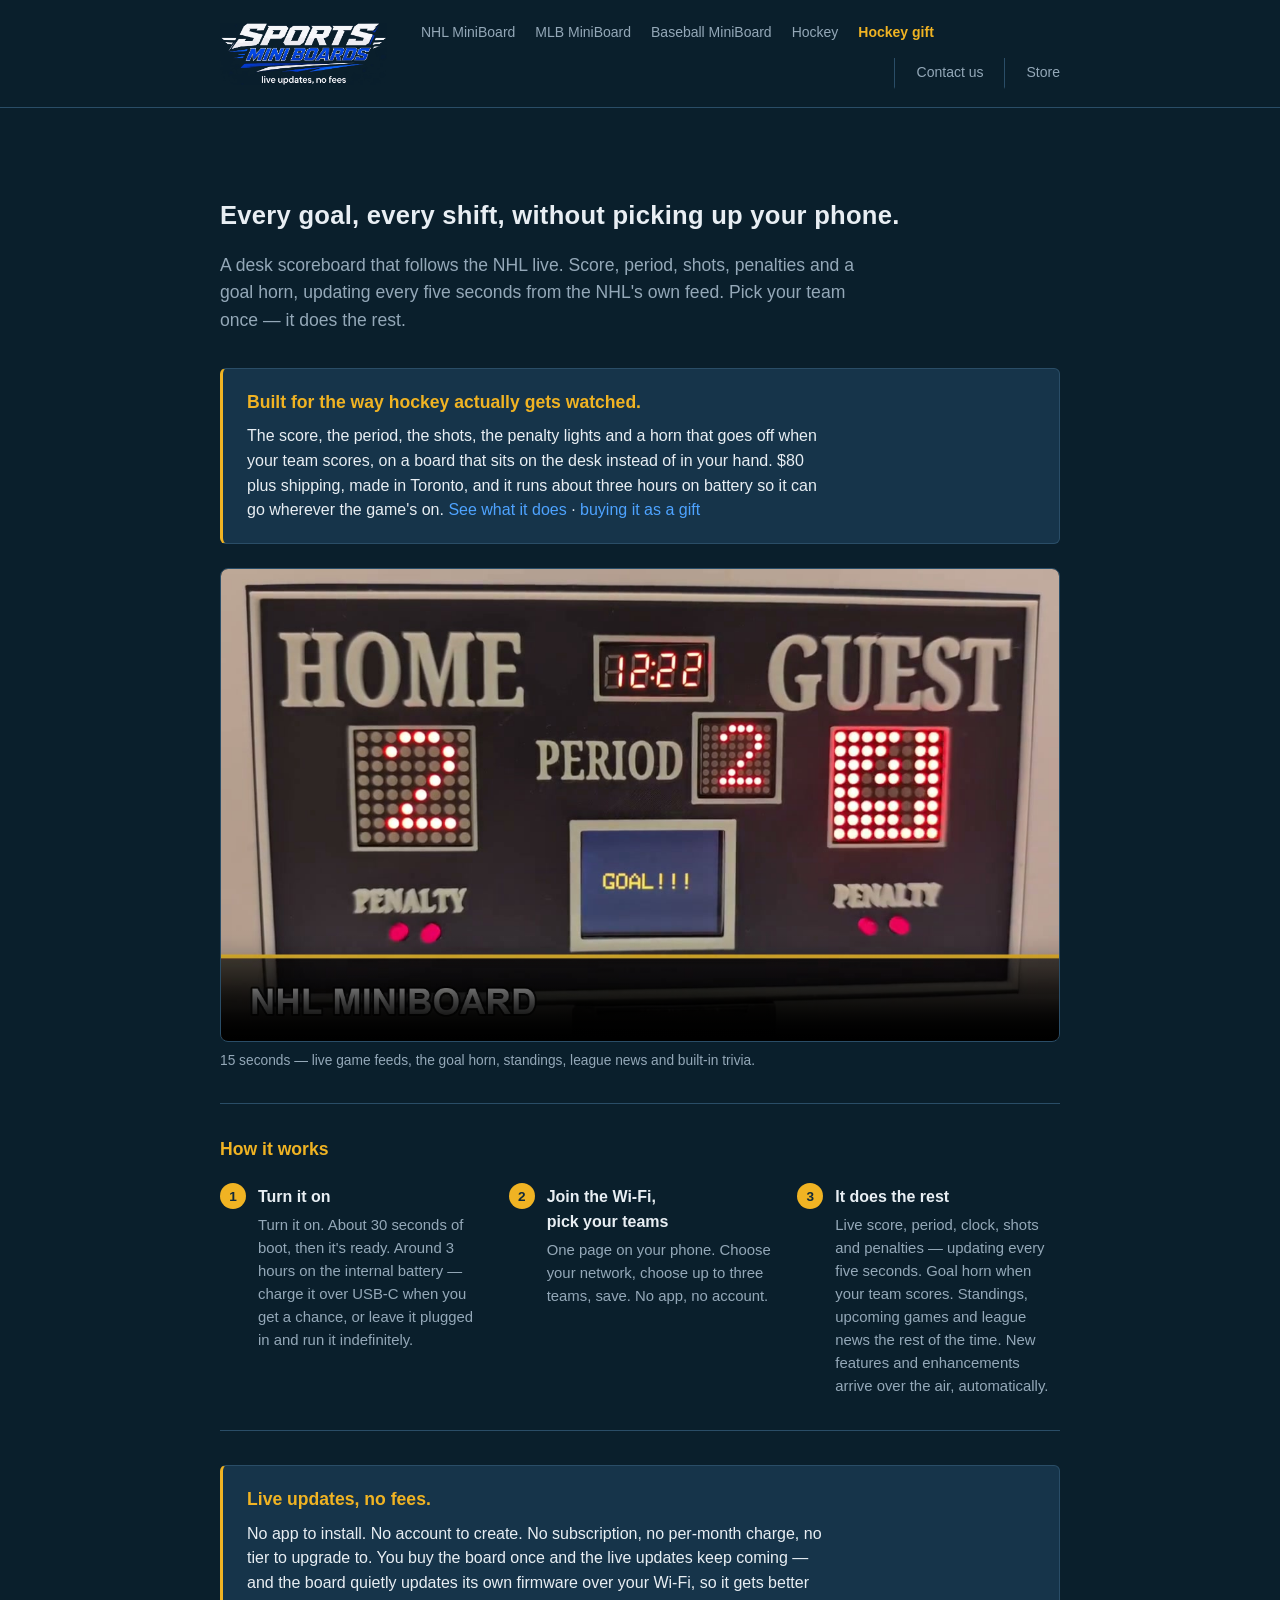
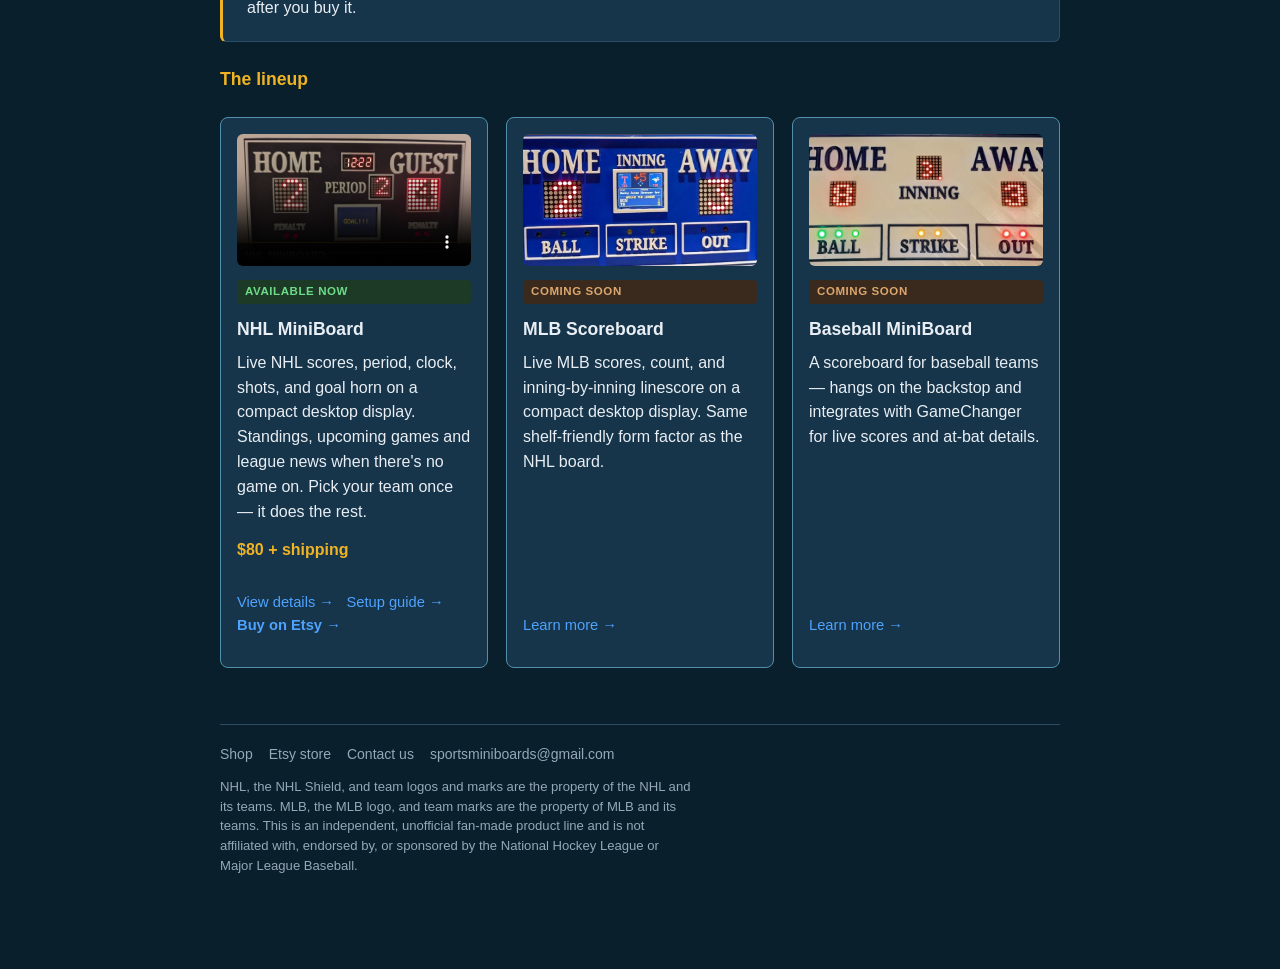
==== index.html @ 4af72926 "Add hockey.html hub page; reframe site around hockey first - New /hockey.html: durable positioning p" ====
<!doctype html>
<html lang="en">
<head>
<meta charset="utf-8">
<meta name="viewport" content="width=device-width, initial-scale=1">
<title>Sports MiniBoards — Live scoreboards for the dedicated fan</title>
<meta name="description" content="Wi-Fi-connected mini scoreboards that sit on your desk and keep up with the game in real time. No app, no subscription, no fees.">
<link rel="icon" href="assets/favicon.png" type="image/png">
<link rel="apple-touch-icon" href="assets/favicon.png">
<link rel="canonical" href="https://sports-miniboards.com/">
<meta property="og:type" content="website">
<meta property="og:site_name" content="Sports MiniBoards">
<meta property="og:title" content="Sports MiniBoards — live scoreboards for the dedicated fan">
<meta property="og:description" content="A mini scoreboard that sits on your desk and keeps up with the game in real time. No app, no subscription, no fees.">
<meta property="og:url" content="https://sports-miniboards.com/">
<meta property="og:image" content="https://sports-miniboards.com/assets/og.png">
<meta property="og:image:width" content="1200">
<meta property="og:image:height" content="630">
<meta name="twitter:card" content="summary_large_image">
<meta name="twitter:title" content="Sports MiniBoards — live scoreboards for the dedicated fan">
<meta name="twitter:description" content="A mini scoreboard that sits on your desk and keeps up with the game in real time. No app, no subscription, no fees.">
<meta name="twitter:image" content="https://sports-miniboards.com/assets/og.png">
<link rel="stylesheet" href="css/style.css">
</head>
<body>

<a class="skip-link" href="#main">Skip to content</a>

<header class="site-header">
  <div class="container">
    <h1><a href="index.html"><img src="assets/logo-lockup.png" alt="Sports MiniBoards — live updates, no fees" class="brand-logo"></a></h1>
    <nav aria-label="Products">
      <a href="nhl.html">NHL MiniBoard</a>
      <a href="mlb.html">MLB MiniBoard</a>
      <a href="baseball-miniboard.html">Baseball MiniBoard</a>
      <a href="hockey.html">Hockey</a>
      <a href="christmas.html" class="seasonal">Hockey gift</a>
      <div class="nav-right">
        <a href="contact.html" class="nav-contact">Contact us</a>
        <a href="https://sportsminiboards.etsy.com" class="nav-store" target="_blank" rel="noopener">Store</a>
      </div>
    </nav>
  </div>
</header>

<main class="container" id="main">

  <h2>Every goal, every shift, without picking up your phone.</h2>
  <p class="lede">A desk scoreboard that follows the NHL live. Score, period, shots, penalties and a goal horn, updating every five seconds from the NHL's own feed. Pick your team once — it does the rest.</p>

  <section class="strip">
    <h3>Built for the way hockey actually gets watched.</h3>
    <p>The score, the period, the shots, the penalty lights and a horn that goes off when your team scores, on a board that sits on the desk instead of in your hand. $80 plus shipping, made in Toronto, and it runs about three hours on battery so it can go wherever the game's on. <a href="nhl.html">See what it does</a> &middot; <a href="christmas.html">buying it as a gift</a></p>
  </section>

  <figure class="promo">
    <video controls preload="none" poster="assets/nhl-promo-poster.jpg" playsinline>
      <source src="assets/nhl-promo.mp4" type="video/mp4">
      Your browser can't play this video. <a href="assets/nhl-promo.mp4">Download it instead.</a>
    </video>
    <figcaption>15 seconds — live game feeds, the goal horn, standings, league news and built-in trivia.</figcaption>
  </figure>

  <hr>

  <h3>How it works</h3>
  <ol class="howto">
    <li>
      <h4>Turn it on</h4>
      <p>Turn it on. About 30 seconds of boot, then it's ready. Around 3 hours on the internal battery — charge it over USB-C when you get a chance, or leave it plugged in and run it indefinitely.</p>
    </li>
    <li>
      <h4>Join the Wi-Fi, pick your teams</h4>
      <p>One page on your phone. Choose your network, choose up to three teams, save. No app, no account.</p>
    </li>
    <li>
      <h4>It does the rest</h4>
      <p>Live score, period, clock, shots and penalties — updating every five seconds. Goal horn when your team scores. Standings, upcoming games and league news the rest of the time. New features and enhancements arrive over the air, automatically.</p>
    </li>
  </ol>

  <hr>

  <section class="strip">
    <h3>Live updates, no fees.</h3>
    <p>No app to install. No account to create. No subscription, no per-month charge, no tier to upgrade to. You buy the board once and the live updates keep coming — and the board quietly updates its own firmware over your Wi-Fi, so it gets better after you buy it.</p>
  </section>

  <h3>The lineup</h3>

  <div class="grid">

    <article class="card">
      <video class="card-img card-video" controls preload="none" poster="assets/nhl-promo-poster.jpg" playsinline>
        <source src="assets/nhl-promo.mp4" type="video/mp4">
      </video>
      <span class="tag in-stock">Available now</span>
      <h3>NHL MiniBoard</h3>
      <p>Live NHL scores, period, clock, shots, and goal horn on a compact desktop display. Standings, upcoming games and league news when there's no game on. Pick your team once — it does the rest.</p>
      <p class="card-price">$80 + shipping</p>
      <p class="more"><a href="nhl.html">View details &rarr;</a> &nbsp; <a href="getting-started.html">Setup guide &rarr;</a> &nbsp; <a href="https://sportsminiboards.etsy.com" target="_blank" rel="noopener"><strong>Buy on Etsy &rarr;</strong></a></p>
    </article>

    <article class="card">
      <img src="assets/mlb-board-card.jpg" alt="The MLB Scoreboard: blue face with HOME and AWAY lettering, an INNING screen showing TEX vs TOR, two red LED score matrices, and BALL, STRIKE and OUT panels" class="card-img">
      <span class="tag soon">Coming soon</span>
      <h3>MLB Scoreboard</h3>
      <p>Live MLB scores, count, and inning-by-inning linescore on a compact desktop display. Same shelf-friendly form factor as the NHL board.</p>
      <p class="more"><a href="mlb.html">Learn more &rarr;</a></p>
    </article>

    <article class="card">
      <img src="assets/baseball-board-card.jpg" alt="The Baseball MiniBoard: cream face with navy HOME and AWAY lettering, an INNING panel with an LED matrix, two red LED score matrices, and BALL, STRIKE and OUT panels" class="card-img">
      <span class="tag soon">Coming soon</span>
      <h3>Baseball MiniBoard</h3>
      <p>A scoreboard for baseball teams — hangs on the backstop and integrates with GameChanger for live scores and at-bat details.</p>
      <p class="more"><a href="baseball-miniboard.html">Learn more &rarr;</a></p>
    </article>

  </div>


  <footer class="fine">
    <p class="foot-links"><a href="index.html">Shop</a><a href="https://sportsminiboards.etsy.com" target="_blank" rel="noopener">Etsy store</a><a href="contact.html">Contact us</a><a href="mailto:sportsminiboards@gmail.com">sportsminiboards@gmail.com</a></p>
    <p>NHL, the NHL Shield, and team logos and marks are the property of the NHL and its teams. MLB, the MLB logo, and team marks are the property of MLB and its teams. This is an independent, unofficial fan-made product line and is not affiliated with, endorsed by, or sponsored by the National Hockey League or Major League Baseball.</p>
  </footer>

</main>

</body>
</html>
---- css/style.css ----
/* sports-miniboards site — design tokens
   Full token reference: docs/design.md */

:root {
  /* ---- colour ---- */
  --bg:          #0a1f2c;   /* page */
  --bg-card:     #16344a;   /* raised region (1.30:1 on --bg) */
  --bg-elev:     #1a3a52;   /* control surface */
  --text:        #e8eef3;   /* body text  (14.4:1 on --bg) */
  --muted:       #94a8b8;   /* secondary  (6.9:1 on --bg) */
  --gold:        #f0b323;   /* accent / primary action (9.0:1 on --bg) */
  --accent:      #4ea3ff;   /* link (6.4:1 on --bg) */
  --rule:        #2a4d67;   /* hairline divider */
  --rule-strong: #5190aa;   /* component boundary (3.64:1 on --bg-card, 4.75:1 on --bg) */
  --on-gold:     #11293a;   /* text on a gold fill (8.0:1) */

  /* ---- spacing scale (H6 — nothing off-scale) ---- */
  --space-1:  4px;
  --space-2:  8px;
  --space-3:  12px;
  --space-4:  16px;
  --space-5:  24px;
  --space-6:  32px;
  --space-7:  48px;
  --space-8:  72px;

  /* ---- type scale (H11 — every size is a token) ---- */
  --text-xs:   0.78rem;
  --text-sm:   0.875rem;
  --text-base: 1rem;
  --text-md:   1.1rem;
  --text-lg:   1.3rem;
  --text-xl:   1.6rem;
  --text-2xl:  1.9rem;

  /* ---- radii ---- */
  --radius-sm: 4px;
  --radius-md: 8px;
  --radius-lg: 12px;

  /* ---- focus (H38) ---- */
  --focus-ring: 2px solid var(--gold);
  --focus-offset: 3px;

  /* ---- motion (H33/H34) ---- */
  --ease-out: cubic-bezier(0, 0, 0.2, 1);
  --dur-micro: 120ms;
  --dur-standard: 220ms;

  /* ---- measure ---- */
  --max: 880px;
  --prose: 65ch;   /* H8 — 50–75ch line length */
}

* { box-sizing: border-box; }

html, body {
  margin: 0;
  padding: 0;
  background: var(--bg);
  color: var(--text);
  font: 16px/1.55 -apple-system, BlinkMacSystemFont, "Segoe UI", Roboto, sans-serif;
}

a { color: var(--accent); text-decoration: none; }
a:hover { text-decoration: underline; }

img { max-width: 100%; height: auto; display: block; }

/* ============================================================
   CRAFT LAYER — accessibility, motion, typography, targets.
   Heuristic numbers refer to the design-better catalogue.
   ============================================================ */

/* H37/H38 — every interactive element shows a visible focus ring.
   Never remove outline without this replacement. */
a:focus-visible,
button:focus-visible,
video:focus-visible,
[tabindex]:focus-visible {
  outline: var(--focus-ring);
  outline-offset: var(--focus-offset);
  border-radius: var(--radius-sm);
}

/* H41 — a focused element must never sit under the header */
html { scroll-padding-top: var(--space-6); }

/* Skip link — bypass the header for keyboard and screen-reader users */
.skip-link {
  position: absolute;
  left: var(--space-4);
  top: var(--space-4);
  z-index: 100;
  transform: translateY(-200%);
  opacity: 0;
  background: var(--gold);
  color: var(--on-gold);
  font-weight: 700;
  padding: var(--space-2) var(--space-4);
  border-radius: var(--radius-sm);
  transition: transform var(--dur-standard) var(--ease-out),
              opacity var(--dur-standard) var(--ease-out);
}
.skip-link:focus {
  transform: translateY(0);
  opacity: 1;
  text-decoration: none;
}

/* H13 — headlines read deliberately, prose avoids orphans */
h1, h2, h3, h4, .brand-lockup { text-wrap: balance; }
p, li, figcaption { text-wrap: pretty; }

/* H8 — cap the measure so lines stay 50–75 characters */
p, li { max-width: var(--prose); }

/* H12 — numbers in the spec tables line up vertically */
.facts .val,
.stat-num,
.price { font-variant-numeric: tabular-nums; }

/* H39 — every clickable target is at least 24x24 CSS px.
   On touch the nav and footer links go to 44px. */
.site-header nav a,
.fine .foot-links a,
.facts a {
  display: inline-flex;
  align-items: center;
  min-height: 24px;
}
@media (pointer: coarse) {
  .site-header nav a,
  .fine .foot-links a { min-height: 44px; }
}

/* H33/H34 — motion stays in the 120–220ms band and eases out.
   H35 says transform/opacity only; border/background colour are
   included here because they never trigger layout, only paint. */
a,
.btn,
.card,
.site-header nav a {
  transition: color var(--dur-micro) var(--ease-out),
              background-color var(--dur-micro) var(--ease-out),
              border-color var(--dur-micro) var(--ease-out),
              opacity var(--dur-micro) var(--ease-out),
              transform var(--dur-micro) var(--ease-out);
}
.card:hover { transform: translateY(-2px); }

/* H36 — honour the user's reduced-motion preference.
   Keep the feedback signal, drop the movement. */
@media (prefers-reduced-motion: reduce) {
  *, *::before, *::after {
    animation-duration: 0.01ms !important;
    animation-iteration-count: 1 !important;
    transition-duration: 0.01ms !important;
    scroll-behavior: auto !important;
  }
  .card:hover { transform: none; }
  .skip-link { transform: none; }
}

/* layout */
.container {
  max-width: var(--max);
  margin: 0 auto;
  padding: 24px 20px 80px;
}

.site-header {
  border-bottom: 1px solid var(--rule);
  padding: 18px 0;
  margin-bottom: 32px;
}
.site-header .container {
  padding-top: 0;
  padding-bottom: 0;
  display: flex;
  align-items: center;
  justify-content: flex-start;
  gap: 12px 34px;
  flex-wrap: wrap;
}
.site-header h1 {
  font-size: 1.05rem;
  font-weight: 600;
  margin: 0;
  letter-spacing: 0.02em;
}
.site-header h1 a { color: var(--text); }

/* brand logo in the header — full lockup (wordmark + tagline) */
.brand-logo {
  display: block;
  height: 46px;
  width: auto;
}
@media (min-width: 720px) {
  .brand-logo { height: 62px; }
}

/* product nav, beside the logo */
.site-header nav {
  display: flex;
  flex-wrap: wrap;
  gap: 8px 20px;
  align-items: center;
  flex: 1;
}
/* Contact us + Store pushed to the far right of the header row.
   Grouped in a wrapper so they stay together and right-aligned even
   when the nav wraps to a second line. */
.site-header nav .nav-right {
  margin-left: auto;
  display: flex;
  align-items: center;
  gap: 20px;
}
.site-header nav a.nav-contact {
  padding-left: 22px;
  border-left: 1px solid var(--rule);
}
.site-header nav a.nav-store {
  padding-left: 22px;
  border-left: 1px solid var(--rule);
}
@media (max-width: 680px) {
  .site-header nav .nav-right {
    margin-left: 0;
    gap: 16px;
  }
  .site-header nav a.nav-contact,
  .site-header nav a.nav-store {
    padding-left: 0;
    border-left: 0;
  }
}
.site-header nav a {
  color: var(--muted);
  font-size: var(--text-sm);
  white-space: nowrap;
  padding: var(--space-1) 0;
  border-bottom: 2px solid transparent;
}
.site-header nav a:hover {
  color: var(--text);
  text-decoration: none;
}
.site-header nav a.active {
  color: var(--gold);
  border-bottom-color: var(--gold);
}
/* Seasonal campaign link — a different colour, not the active underline,
   so it reads as "a thing happening now" rather than "the page you are on". */
.site-header nav a.seasonal {
  color: var(--gold);
  font-weight: 600;
}

h2 {
  font-size: var(--text-xl);
  font-weight: 600;
  margin: var(--space-6) 0 var(--space-4);
  letter-spacing: 0.01em;
}

h3 {
  font-size: var(--text-md);
  font-weight: 600;
  margin: var(--space-5) 0 var(--space-2);
  color: var(--gold);
}

p { margin: 0 0 14px; }

ul, ol { padding-left: 22px; margin: 0 0 16px; }
li { margin-bottom: 6px; }

hr {
  border: 0;
  border-top: 1px solid var(--rule);
  margin: 32px 0;
}

/* hero */
.lede {
  font-size: 1.1rem;
  color: var(--muted);
  margin-bottom: 18px;
}

/* spec / feature list (no markdown tables — those don't render in many viewers) */
.facts {
  list-style: none;
  padding: 0;
  margin: 0 0 24px;
  border-top: 1px solid var(--rule);
}
.facts li {
  display: flex;
  flex-wrap: wrap;
  gap: 8px;
  padding: 10px 0;
  border-bottom: 1px solid var(--rule);
  margin: 0;
}
.facts .key {
  font-weight: 600;
  color: var(--gold);
  min-width: 170px;
  flex: 0 0 auto;
}
.facts .val { flex: 1 1 auto; color: var(--text); }

/* image placeholders */
.placeholder {
  background: var(--bg-elev);
  border: 1px dashed var(--rule);
  border-radius: 6px;
  padding: 60px 20px;
  text-align: center;
  color: var(--muted);
  font-size: 0.9rem;
  margin: 18px 0 24px;
}

/* product card grid (index) */
.grid {
  display: grid;
  grid-template-columns: 1fr;
  gap: 18px;
  margin: 24px 0;
}
@media (min-width: 720px) {
  .grid { grid-template-columns: repeat(3, 1fr); }
}
.card {
  background: var(--bg-card);
  border: 1px solid var(--rule-strong);
  border-radius: var(--radius-md);
  padding: var(--space-4);
  display: flex;
  flex-direction: column;
}
.card h3 { margin-top: 0; color: var(--text); }
.card .placeholder { padding: 36px 12px; font-size: 0.82rem; margin: 0 0 14px; }
.card .tag {
  display: inline-block;
  font-size: 0.72rem;
  font-weight: 600;
  text-transform: uppercase;
  letter-spacing: 0.05em;
  padding: 3px 8px;
  border-radius: 4px;
  margin-bottom: 12px;
}
.tag.in-stock { background: #1d3a26; color: #6ddc89; }
.tag.soon     { background: #3a2a1d; color: #dca66d; }
.card .more {
  margin-top: auto;
  padding-top: 14px;
  font-size: 0.92rem;
}

/* "buy" callout */
.buy {
  background: var(--bg-card);
  border: 1px solid var(--gold);
  border-radius: 8px;
  padding: 18px 22px;
  margin: 24px 0;
}
.buy .price {
  font-size: var(--text-xl);
  font-weight: 700;
  color: var(--gold);
  margin: 0;
}
.buy .price-note {
  font-size: 1rem;
  font-weight: 400;
  color: var(--muted);
}
.buy .terms { color: var(--muted); font-size: 0.92rem; margin: 8px 0 0; }
.card .card-price { color: var(--gold); font-weight: 700; }

/* fine print */
.fine {
  margin-top: 56px;
  padding-top: 18px;
  border-top: 1px solid var(--rule);
  color: var(--muted);
  font-size: 0.82rem;
  line-height: 1.5;
}
.fine .foot-links {
  margin-bottom: 10px;
}
.fine .foot-links a {
  color: var(--muted);
  margin-right: var(--space-4);
  font-size: var(--text-sm);
}
.fine .foot-links a:hover { color: var(--text); }

/* ---- feature highlight layout (nhl page) ---- */
/* section banner — larger + bolder than a plain h3 */
.section-title {
  font-size: var(--text-2xl);
  font-weight: 700;
  color: var(--gold);
  letter-spacing: -0.015em;
  margin: 34px 0 6px;
  padding-bottom: 14px;
  border-bottom: 1px solid var(--rule);
}

.feature {
  display: grid;
  grid-template-columns: 1fr;
  gap: 18px;
  align-items: center;
  margin: 36px 0;
}
@media (min-width: 780px) {
  .feature { grid-template-columns: 1.1fr 1fr; gap: 28px; }
  .feature.reverse > .feature-media { order: 2; }
  .feature.reverse > .feature-body { order: 1; }
}
.feature-media img,
.feature-media video {
  width: 100%;
  border-radius: 8px;
  border: 1px solid var(--rule);
  background: var(--bg-elev);
  display: block;
}
.feature-media video {
  /* Phone-shot demo is portrait; constrain the demo frame so it doesn't blast full-width */
  max-height: 380px;
  object-fit: contain;
}
.feature-body h3 {
  margin-top: 0;
  font-size: var(--text-lg);
  color: var(--gold);
}
.feature-body p {
  color: var(--text);
  font-size: 1rem;
}
.feature-body .feat-meta {
  color: var(--muted);
  font-size: 0.85rem;
  margin-top: 12px;
}

/* smaller media block for the secondary features */
.feature-sm .feature-media img {
  max-width: 330px;
  margin-left: auto;
  margin-right: auto;
}
.feature-sm.reverse .feature-media img {
  margin-left: 0;
  margin-right: auto;
}

/* ---- landing-page how-to, strip ---- */
.cta-row { margin: 22px 0 4px; }
.btn {
  display: inline-flex;
  align-items: center;
  justify-content: center;
  min-height: 44px;               /* H39 touch target */
  padding: var(--space-3) var(--space-5);
  background: var(--gold);
  color: var(--on-gold);
  font-weight: 700;
  font-size: var(--text-base);
  border-radius: var(--radius-md);
  border: 2px solid transparent;
  text-decoration: none;
}
.btn:hover {
  background: #ffc93f;
  text-decoration: none;
  transform: translateY(-1px);
}
.btn:active { transform: translateY(0); }
.btn--quiet {
  background: transparent;
  color: var(--gold);
  border-color: var(--rule-strong);
}
.btn--quiet:hover { background: var(--bg-elev); }

.howto {
  list-style: none;
  padding: 0;
  margin: 20px 0 8px;
  display: grid;
  grid-template-columns: 1fr;
  gap: 20px;
  counter-reset: howto;
}
@media (min-width: 700px) {
  .howto { grid-template-columns: repeat(3, 1fr); gap: 26px; }
}
.howto li {
  counter-increment: howto;
  margin: 0;
  padding-left: 38px;
  position: relative;
}
.howto li::before {
  content: counter(howto);
  position: absolute;
  left: 0;
  top: 0;
  width: 26px;
  height: 26px;
  border-radius: 13px;
  background: var(--gold);
  color: #11293a;
  font-weight: 700;
  font-size: 0.85rem;
  display: flex;
  align-items: center;
  justify-content: center;
}
.howto h4 {
  margin: 2px 0 var(--space-1);
  font-size: var(--text-base);
  font-weight: 600;
}
.howto p { margin: 0; font-size: 0.93rem; color: var(--muted); }

.strip {
  background: var(--bg-card);
  border: 1px solid var(--rule);
  border-left: 3px solid var(--gold);
  border-radius: 6px;
  padding: 20px 24px;
  margin: 34px 0 24px;
}
.strip h3 { margin: 0 0 8px; color: var(--gold); }
.strip p { margin: 0; color: var(--text); }

.card .card-img {
  width: 100%;
  aspect-ratio: 16 / 9;
  object-fit: cover;
  border-radius: 6px;
  margin-bottom: 14px;
}
/* video in the product card — same 16:9 box as the image it replaces */
.card .card-video {
  aspect-ratio: 16 / 9;
  object-fit: cover;
  background: #000;
  display: block;
}
/* keep the three cards' media blocks the same height */
.card .placeholder {
  aspect-ratio: 16 / 9;
  padding: 0;
  display: flex;
  align-items: center;
  justify-content: center;
  margin-bottom: 14px;
}

/* promo video at the top of the product page */
.promo {
  margin: 24px 0 8px;
}
.promo video {
  display: block;
  width: 100%;
  border-radius: 8px;
  border: 1px solid var(--rule);
  background: #000;
}
.promo figcaption {
  color: var(--muted);
  font-size: 0.86rem;
  padding-top: 8px;
}

/* ---- compact feature strip (custom colours) ---- */
.feature-mini {
  display: grid;
  grid-template-columns: 1fr;
  gap: 16px;
  align-items: center;
  margin: 32px 0;
  padding: 16px;
  background: var(--bg-card);
  border: 1px solid var(--rule);
  border-radius: 8px;
}
@media (min-width: 640px) {
  .feature-mini { grid-template-columns: 260px 1fr; gap: 22px; }
}
.feature-mini-media img {
  width: 100%;
  border-radius: 6px;
  border: 1px solid var(--rule);
  display: block;
}
.feature-mini-body h3 {
  margin: 0 0 var(--space-1);
  color: var(--gold);
  font-size: var(--text-md);
}
.feature-mini-body p {
  margin: 0;
  font-size: 0.94rem;
  color: var(--muted);
}

/* getting-started steps */
.steps {
  counter-reset: step;
  list-style: none;
  padding: 0;
  margin: 24px 0 32px;
}
.steps > li {
  counter-increment: step;
  position: relative;
  padding: 18px 0 22px 64px;
  border-bottom: 1px solid var(--rule);
}
.steps > li:last-child { border-bottom: 0; }
.steps > li::before {
  content: counter(step);
  position: absolute;
  left: 0;
  top: 16px;
  width: 44px;
  height: 44px;
  border-radius: 22px;
  background: var(--gold);
  color: #11293a;
  font-weight: 700;
  font-size: 1.2rem;
  display: flex;
  align-items: center;
  justify-content: center;
}
.steps h3 {
  margin: 0 0 8px;
  color: var(--text);
  font-size: 1.05rem;
}
.steps h3 .accent { color: var(--gold); }
.steps .step-figure {
  margin: 14px 0 0;
  border: 1px solid var(--rule);
  border-radius: 8px;
  overflow: hidden;
  max-width: 380px;
}
.steps .step-figure img {
  width: 100%;
  display: block;
}

.callout {
  background: var(--bg-card);
  border-left: 3px solid var(--gold);
  border-radius: 4px;
  padding: 12px 16px;
  margin: 16px 0;
  color: var(--muted);
  font-size: 0.92rem;
}
.callout strong { color: var(--text); }

.kbd {
  display: inline-block;
  background: var(--bg-elev);
  border: 1px solid var(--rule);
  border-bottom-width: 2px;
  padding: 0 6px;
  border-radius: 4px;
  font-family: ui-monospace, Menlo, monospace;
  font-size: 0.85em;
  color: var(--gold);
}

/* full-width product photo on a product page */
.board-photo {
  margin: 22px 0 26px;
}
.board-photo img {
  width: 100%;
  border-radius: 8px;
  border: 1px solid var(--rule);
  display: block;
}
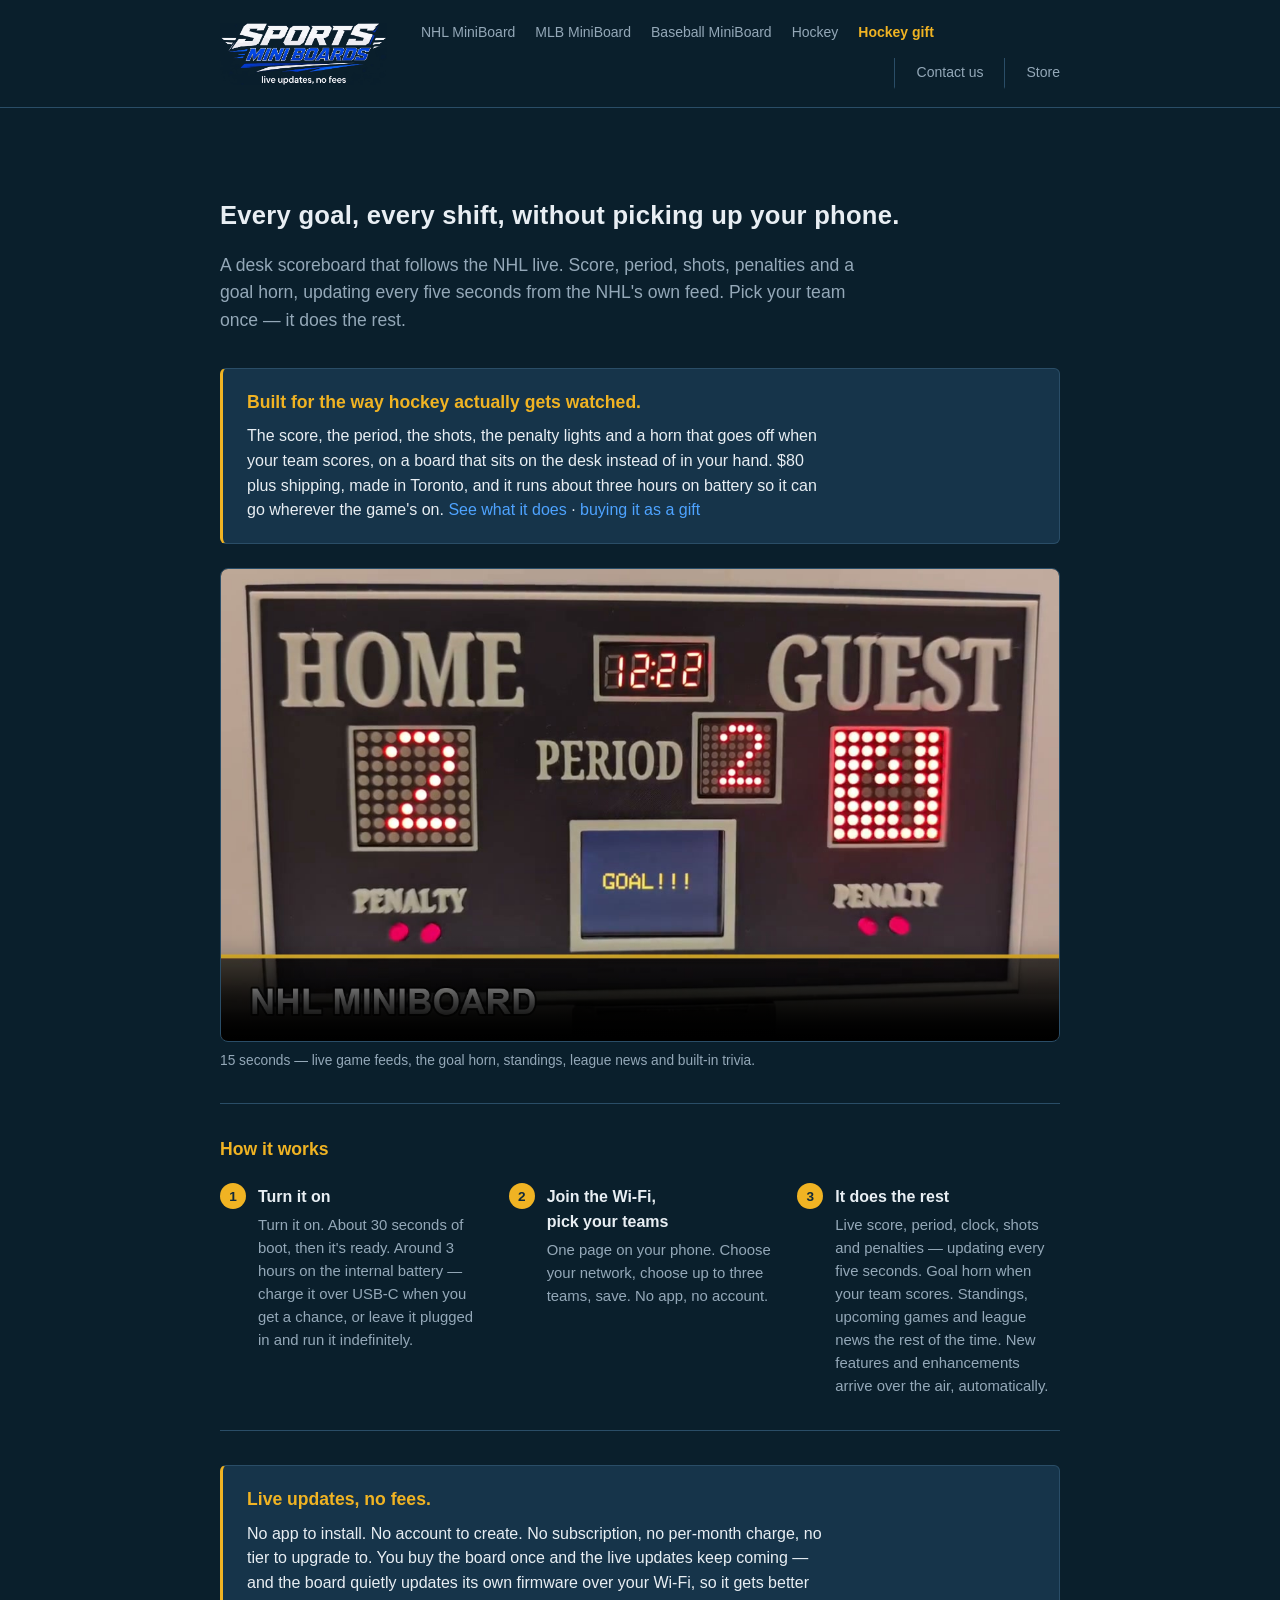
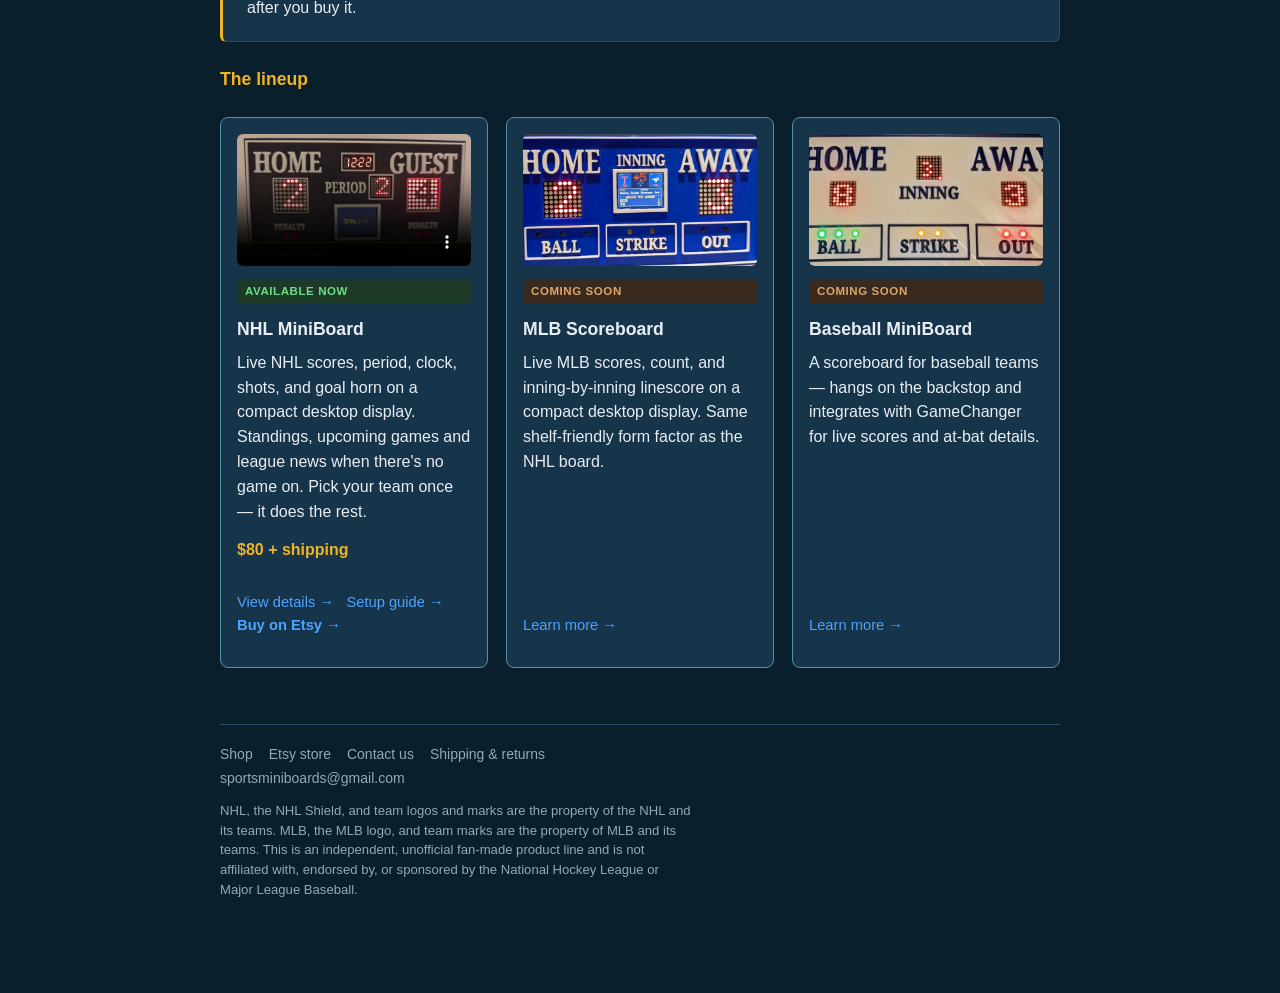
==== commit f4e9e5d1: "Add shipping and returns policy page Google Merchant Center free listings require a return policy on" ====
--- a/index.html
+++ b/index.html
@@ -121,7 +121,7 @@
 
 
   <footer class="fine">
-    <p class="foot-links"><a href="index.html">Shop</a><a href="https://sportsminiboards.etsy.com" target="_blank" rel="noopener">Etsy store</a><a href="contact.html">Contact us</a><a href="mailto:sportsminiboards@gmail.com">sportsminiboards@gmail.com</a></p>
+    <p class="foot-links"><a href="index.html">Shop</a><a href="https://sportsminiboards.etsy.com" target="_blank" rel="noopener">Etsy store</a><a href="contact.html">Contact us</a><a href="shipping.html">Shipping &amp; returns</a><a href="mailto:sportsminiboards@gmail.com">sportsminiboards@gmail.com</a></p>
     <p>NHL, the NHL Shield, and team logos and marks are the property of the NHL and its teams. MLB, the MLB logo, and team marks are the property of MLB and its teams. This is an independent, unofficial fan-made product line and is not affiliated with, endorsed by, or sponsored by the National Hockey League or Major League Baseball.</p>
   </footer>
 
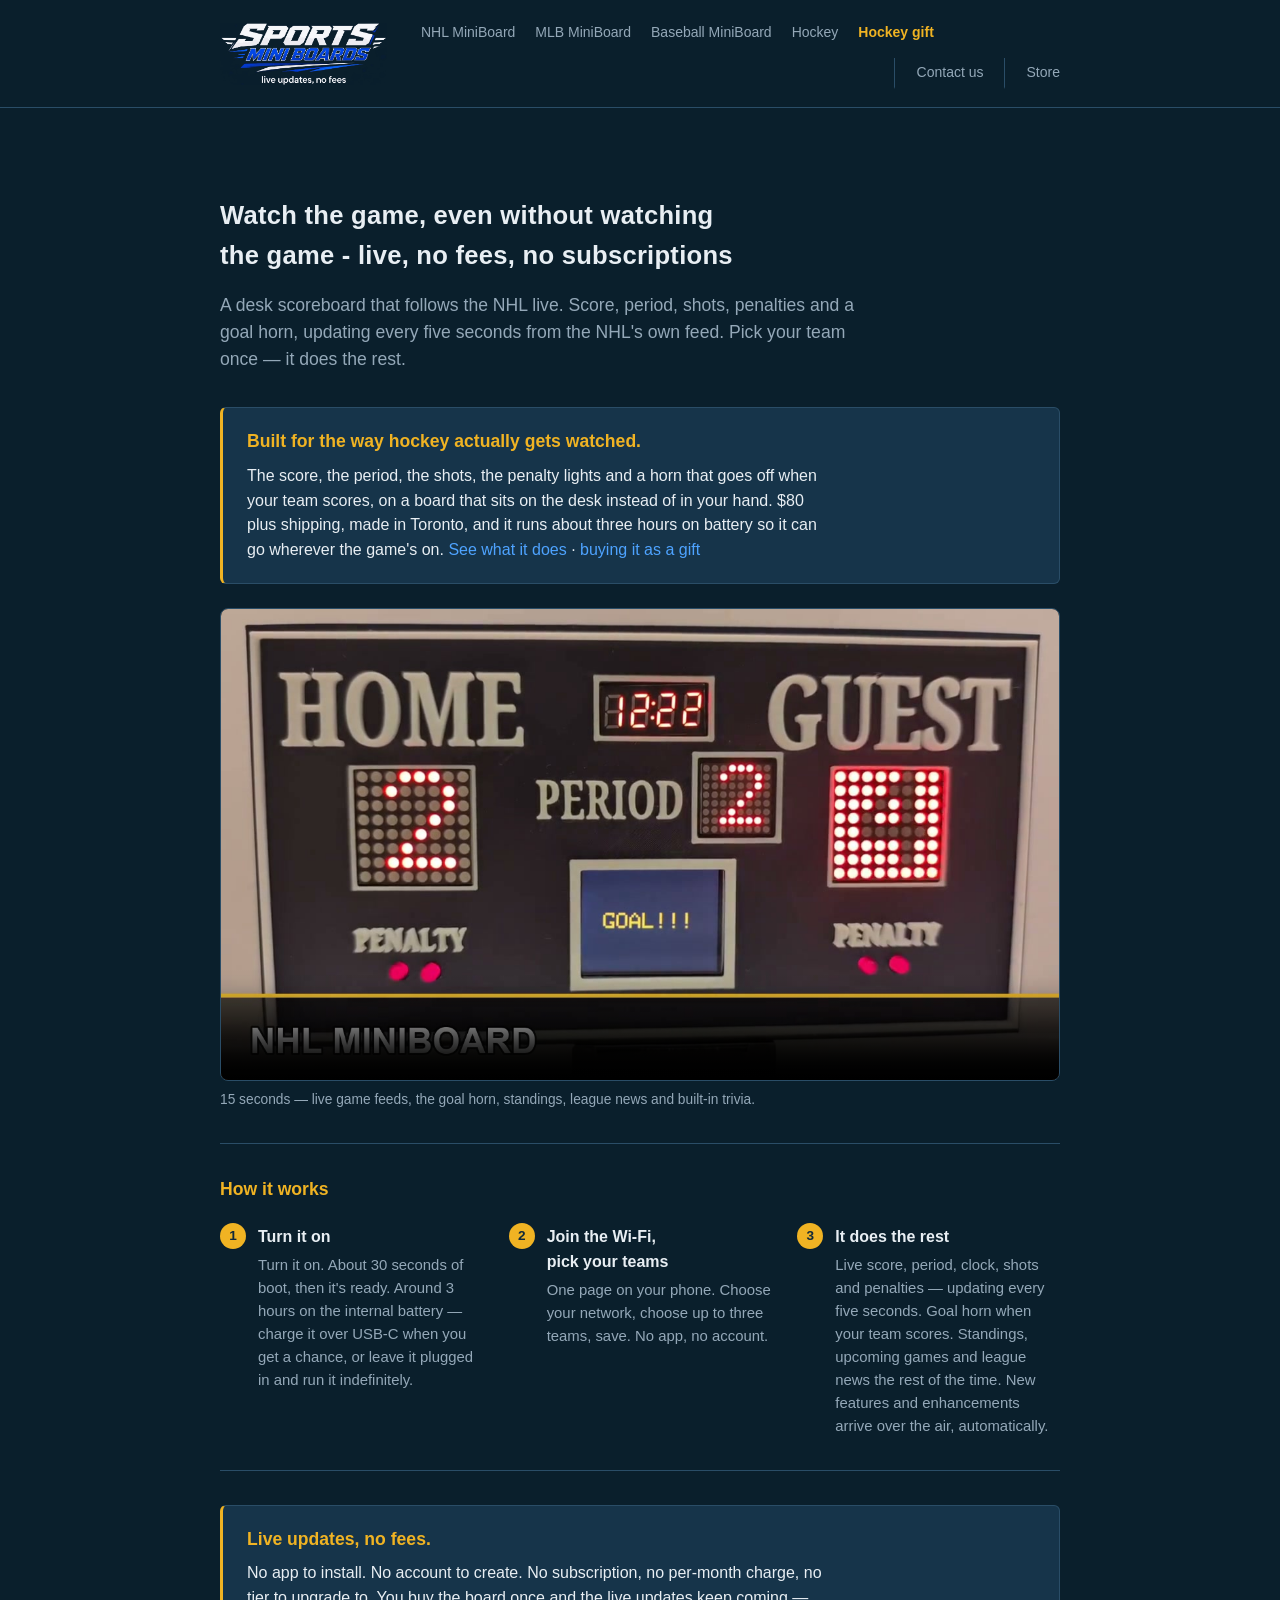
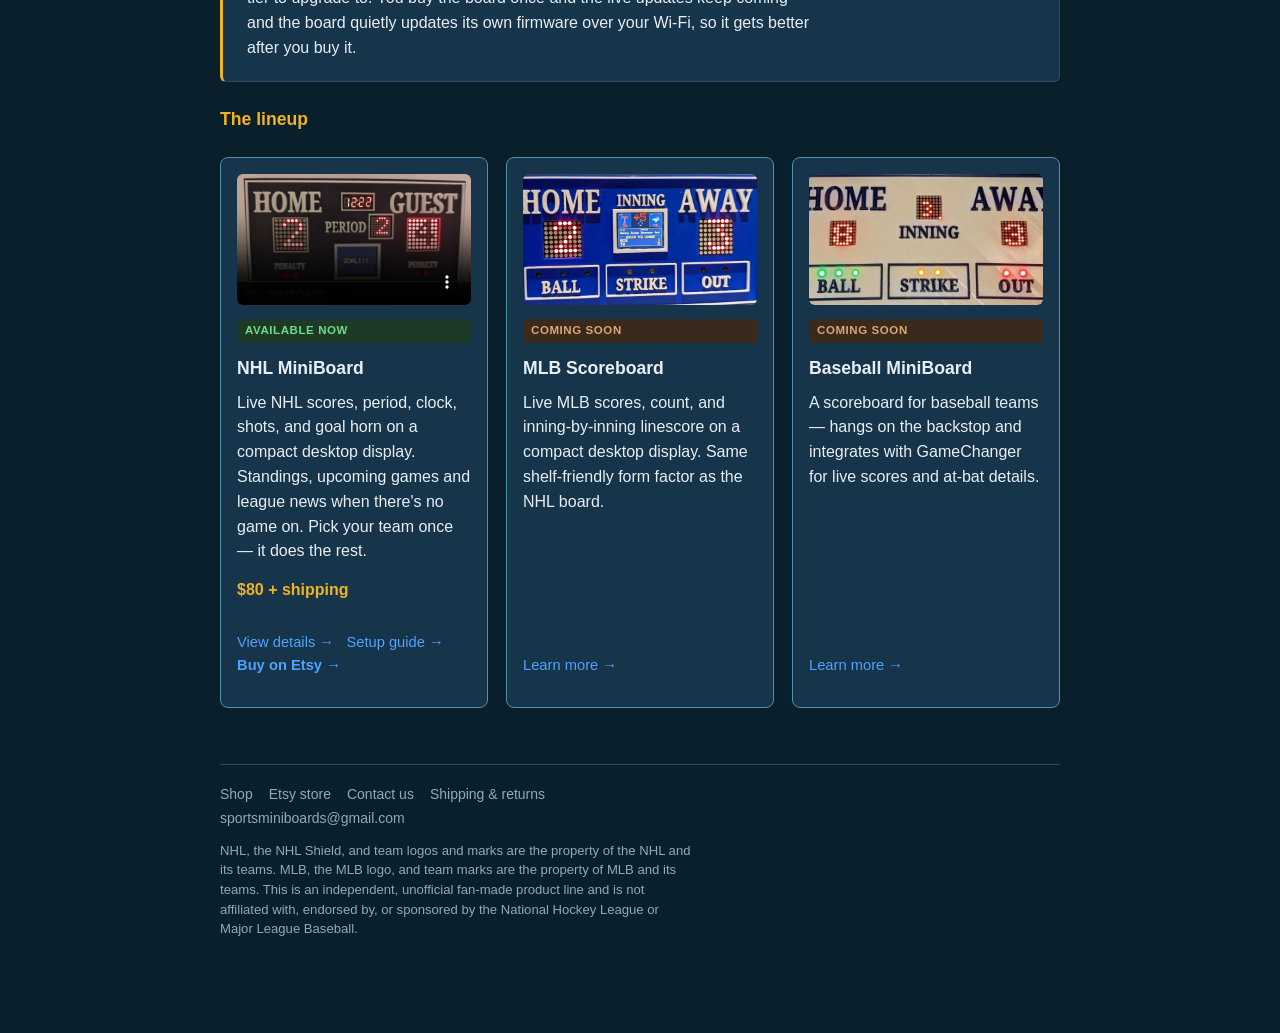
==== commit 07a93552: "Change landing headline per Steve: 'Watch the game, even without watching the game - live, no fees, " ====
--- a/index.html
+++ b/index.html
@@ -45,7 +45,7 @@
 
 <main class="container" id="main">
 
-  <h2>Every goal, every shift, without picking up your phone.</h2>
+  <h2>Watch the game, even without watching the game - live, no fees, no subscriptions</h2>
   <p class="lede">A desk scoreboard that follows the NHL live. Score, period, shots, penalties and a goal horn, updating every five seconds from the NHL's own feed. Pick your team once — it does the rest.</p>
 
   <section class="strip">
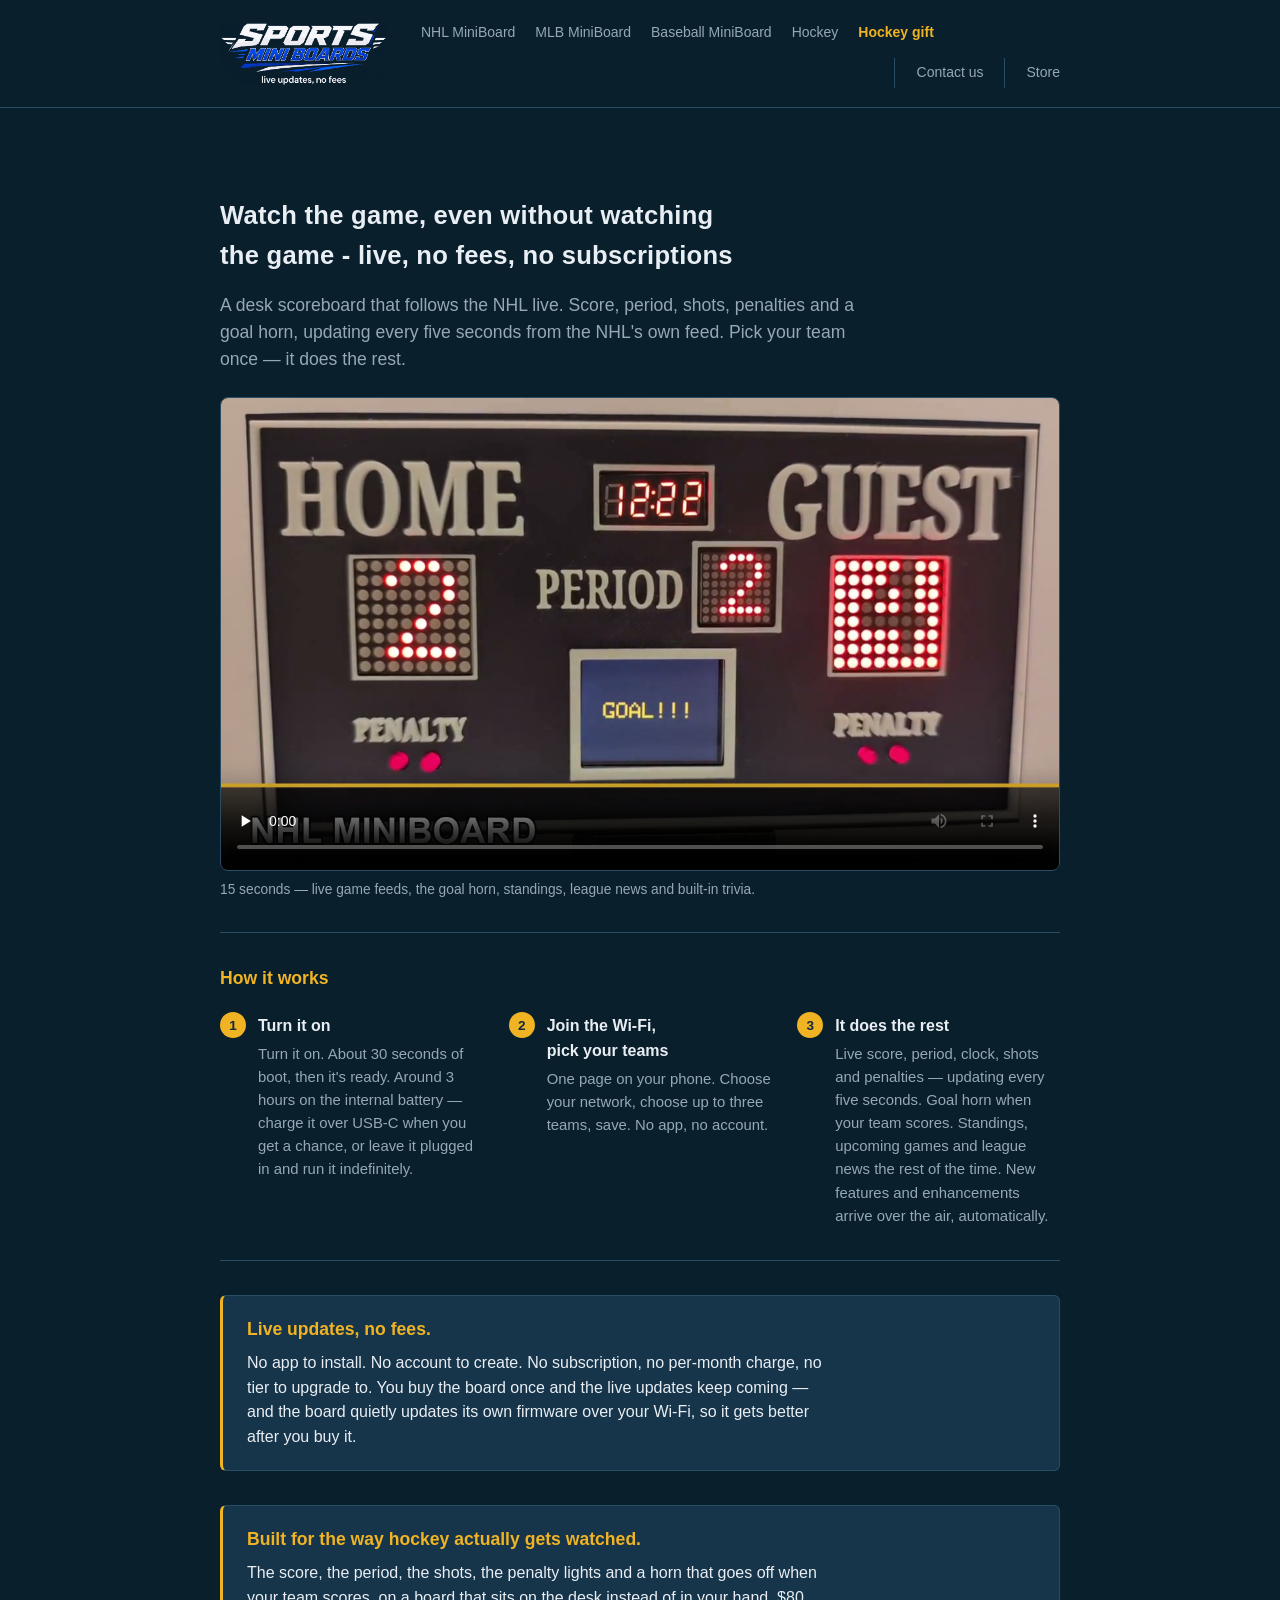
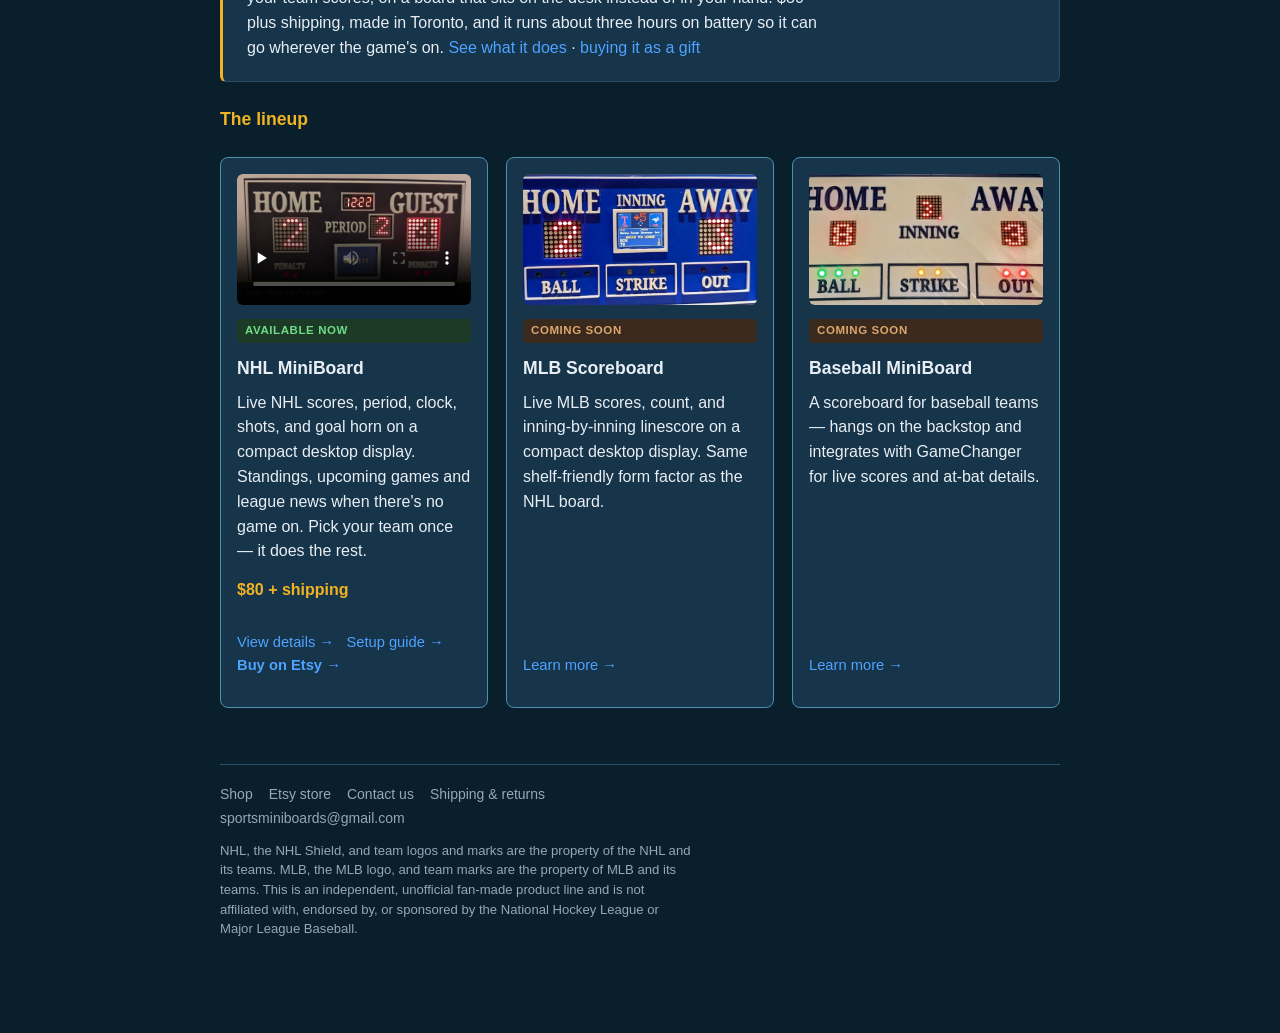
==== commit 1f3e1304: "Shipping is $20 flat Canada; move hockey strip under 'Live updates, no fees' - Steve decided $20 fla" ====
--- a/index.html
+++ b/index.html
@@ -48,11 +48,6 @@
   <h2>Watch the game, even without watching the game - live, no fees, no subscriptions</h2>
   <p class="lede">A desk scoreboard that follows the NHL live. Score, period, shots, penalties and a goal horn, updating every five seconds from the NHL's own feed. Pick your team once — it does the rest.</p>
 
-  <section class="strip">
-    <h3>Built for the way hockey actually gets watched.</h3>
-    <p>The score, the period, the shots, the penalty lights and a horn that goes off when your team scores, on a board that sits on the desk instead of in your hand. $80 plus shipping, made in Toronto, and it runs about three hours on battery so it can go wherever the game's on. <a href="nhl.html">See what it does</a> &middot; <a href="christmas.html">buying it as a gift</a></p>
-  </section>
-
   <figure class="promo">
     <video controls preload="none" poster="assets/nhl-promo-poster.jpg" playsinline>
       <source src="assets/nhl-promo.mp4" type="video/mp4">
@@ -84,6 +79,11 @@
   <section class="strip">
     <h3>Live updates, no fees.</h3>
     <p>No app to install. No account to create. No subscription, no per-month charge, no tier to upgrade to. You buy the board once and the live updates keep coming — and the board quietly updates its own firmware over your Wi-Fi, so it gets better after you buy it.</p>
+  </section>
+
+  <section class="strip">
+    <h3>Built for the way hockey actually gets watched.</h3>
+    <p>The score, the period, the shots, the penalty lights and a horn that goes off when your team scores, on a board that sits on the desk instead of in your hand. $80 plus shipping, made in Toronto, and it runs about three hours on battery so it can go wherever the game's on. <a href="nhl.html">See what it does</a> &middot; <a href="christmas.html">buying it as a gift</a></p>
   </section>
 
   <h3>The lineup</h3>
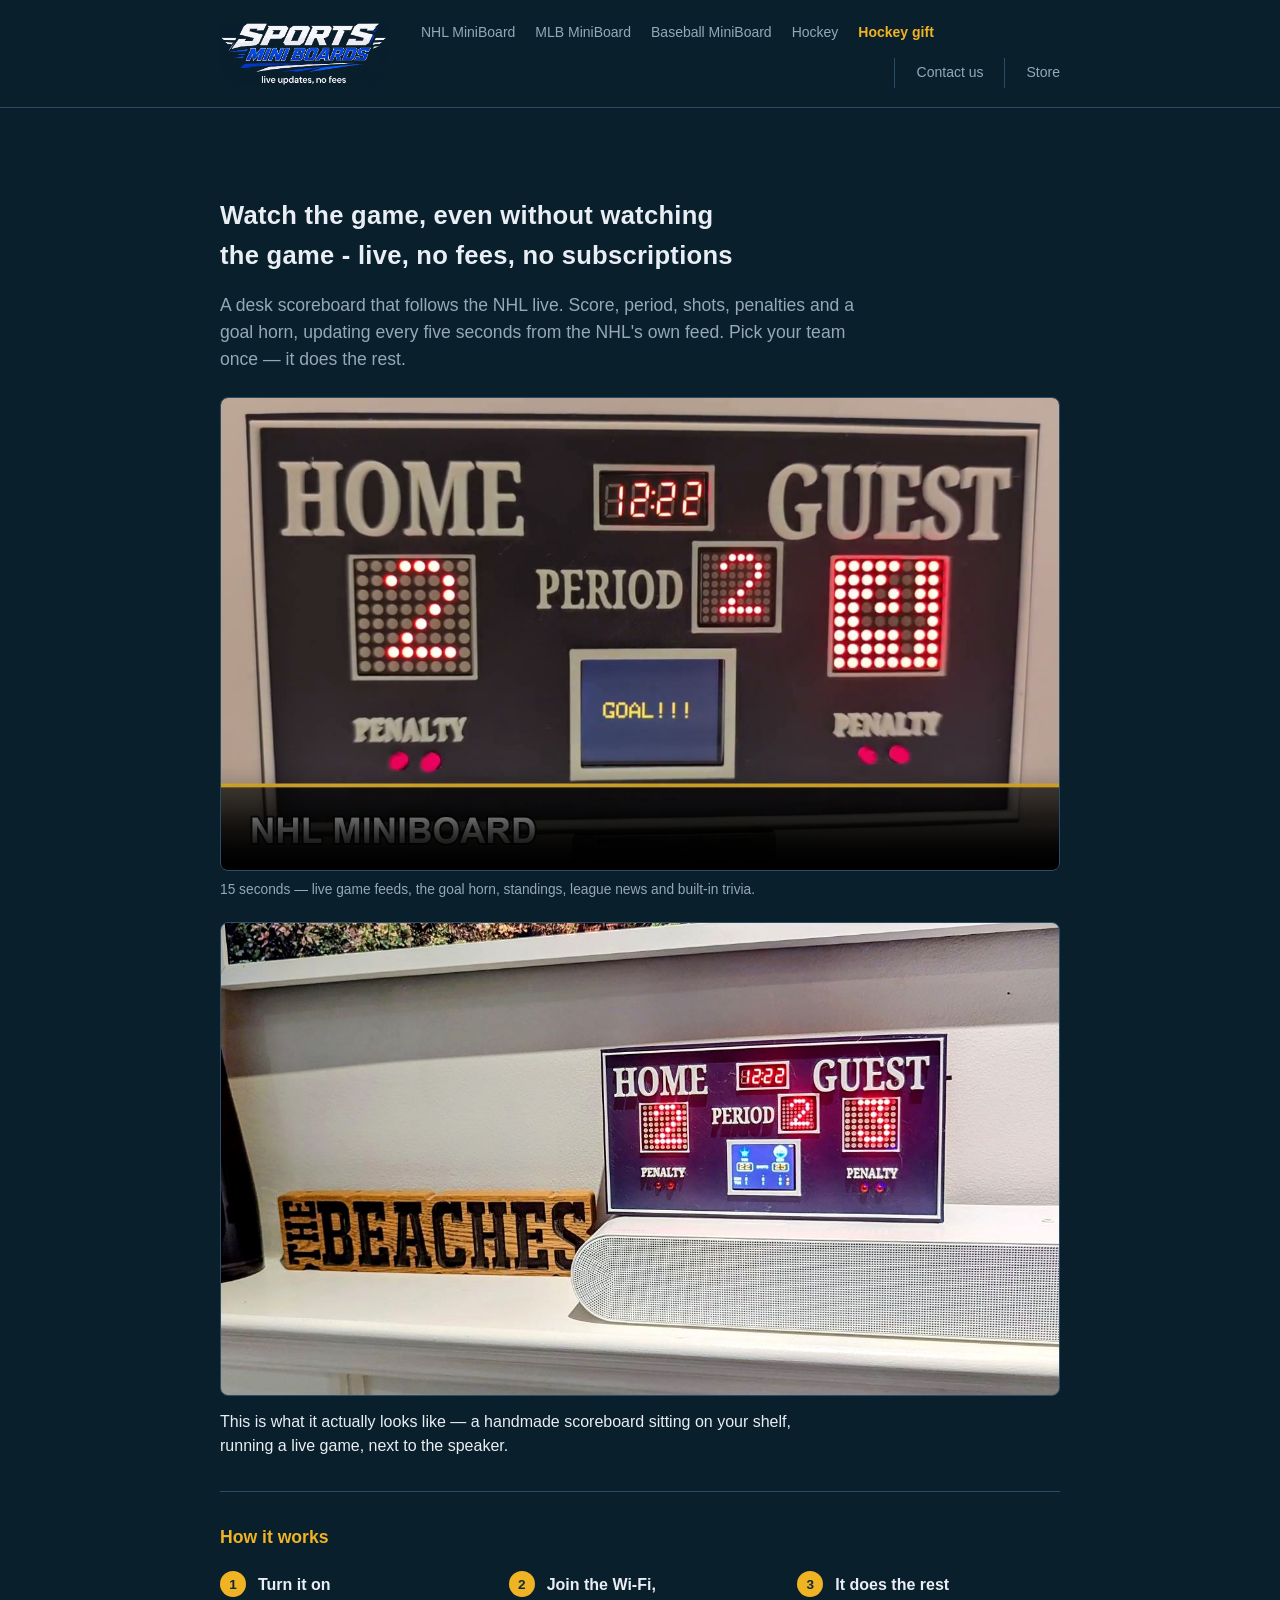
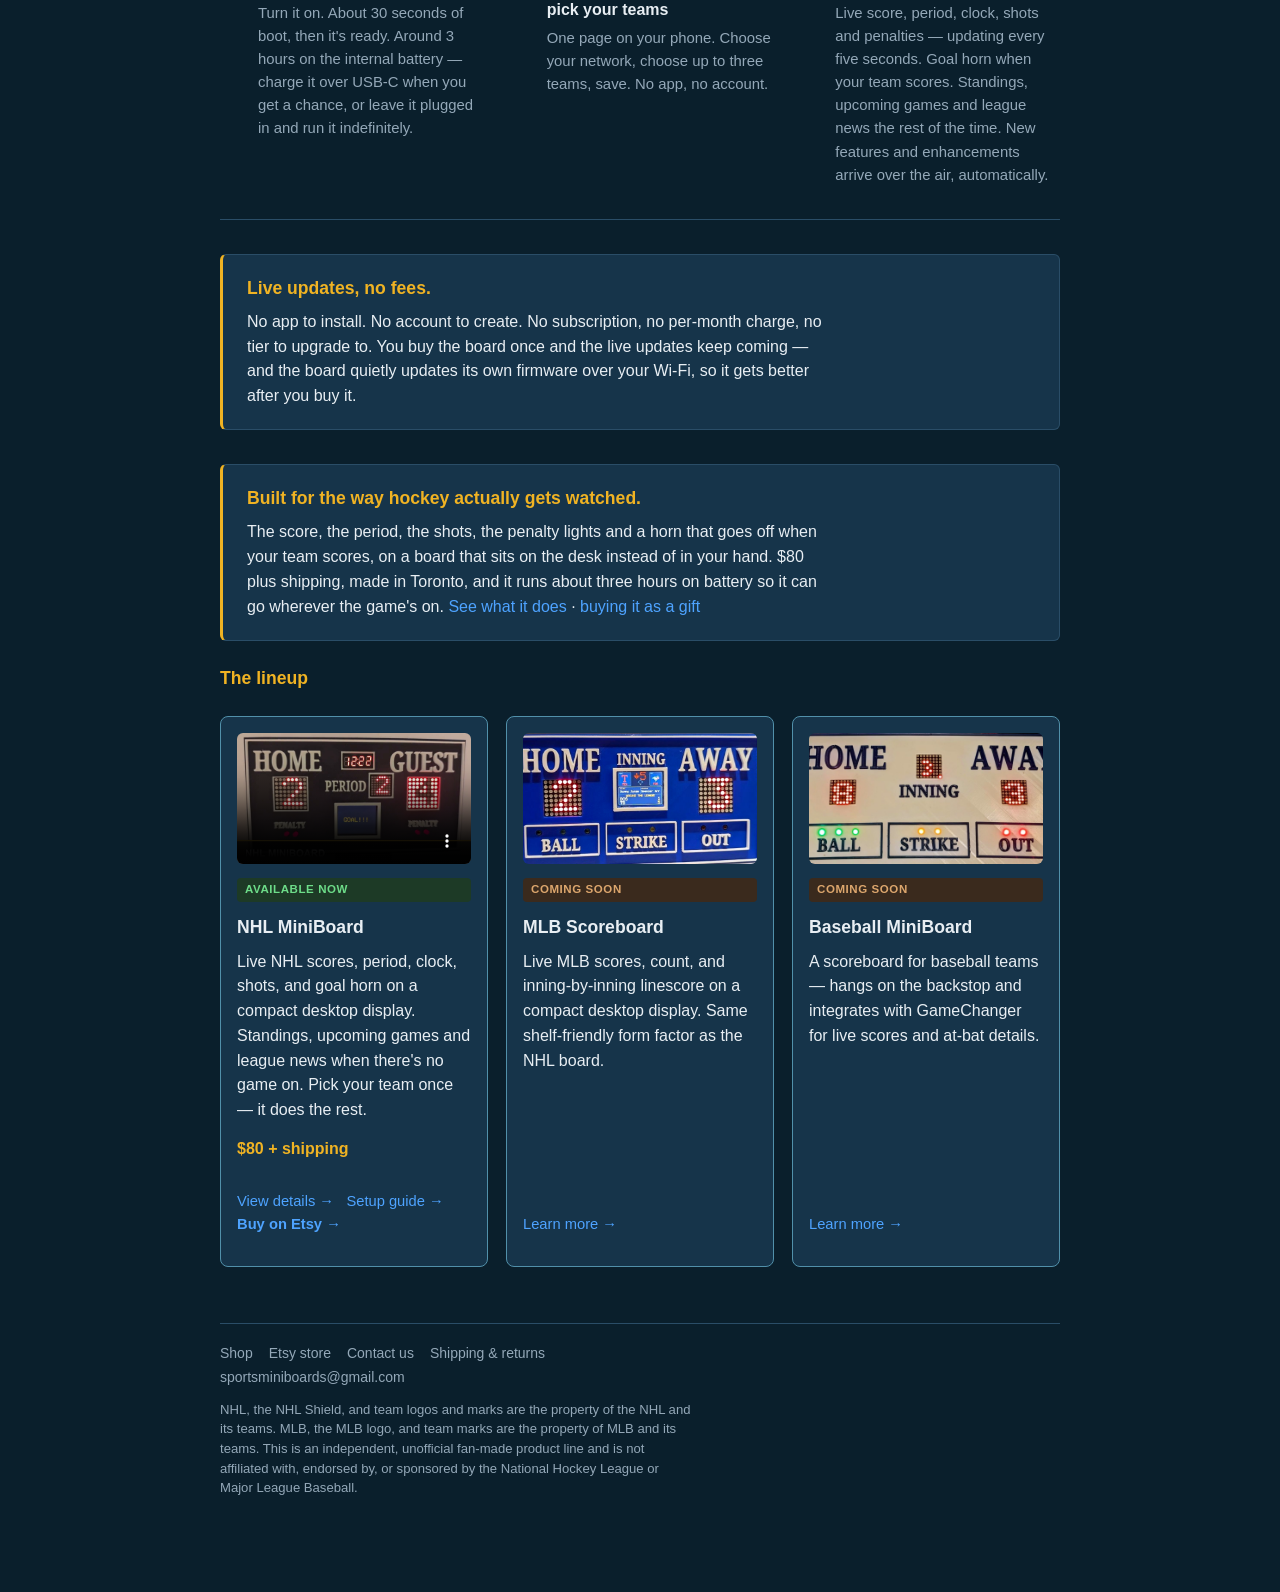
==== commit 8cdd6de8: "Feature the living-room photo on the site and in the 15s promo New photo: the MiniBoard on a shelf i" ====
--- a/index.html
+++ b/index.html
@@ -55,6 +55,11 @@
     </video>
     <figcaption>15 seconds — live game feeds, the goal horn, standings, league news and built-in trivia.</figcaption>
   </figure>
+
+  <figure class="board-photo">
+    <img src="assets/nhl-living-room.jpg" alt="The NHL MiniBoard on a shelf in a living room, showing a live Toronto Maple Leafs vs Edmonton Oilers game with the score on the LED matrices and the shot count on the colour screen">
+  </figure>
+  <p style="margin-top: -12px;">This is what it actually looks like — a handmade scoreboard sitting on your shelf, running a live game, next to the speaker.</p>
 
   <hr>
 
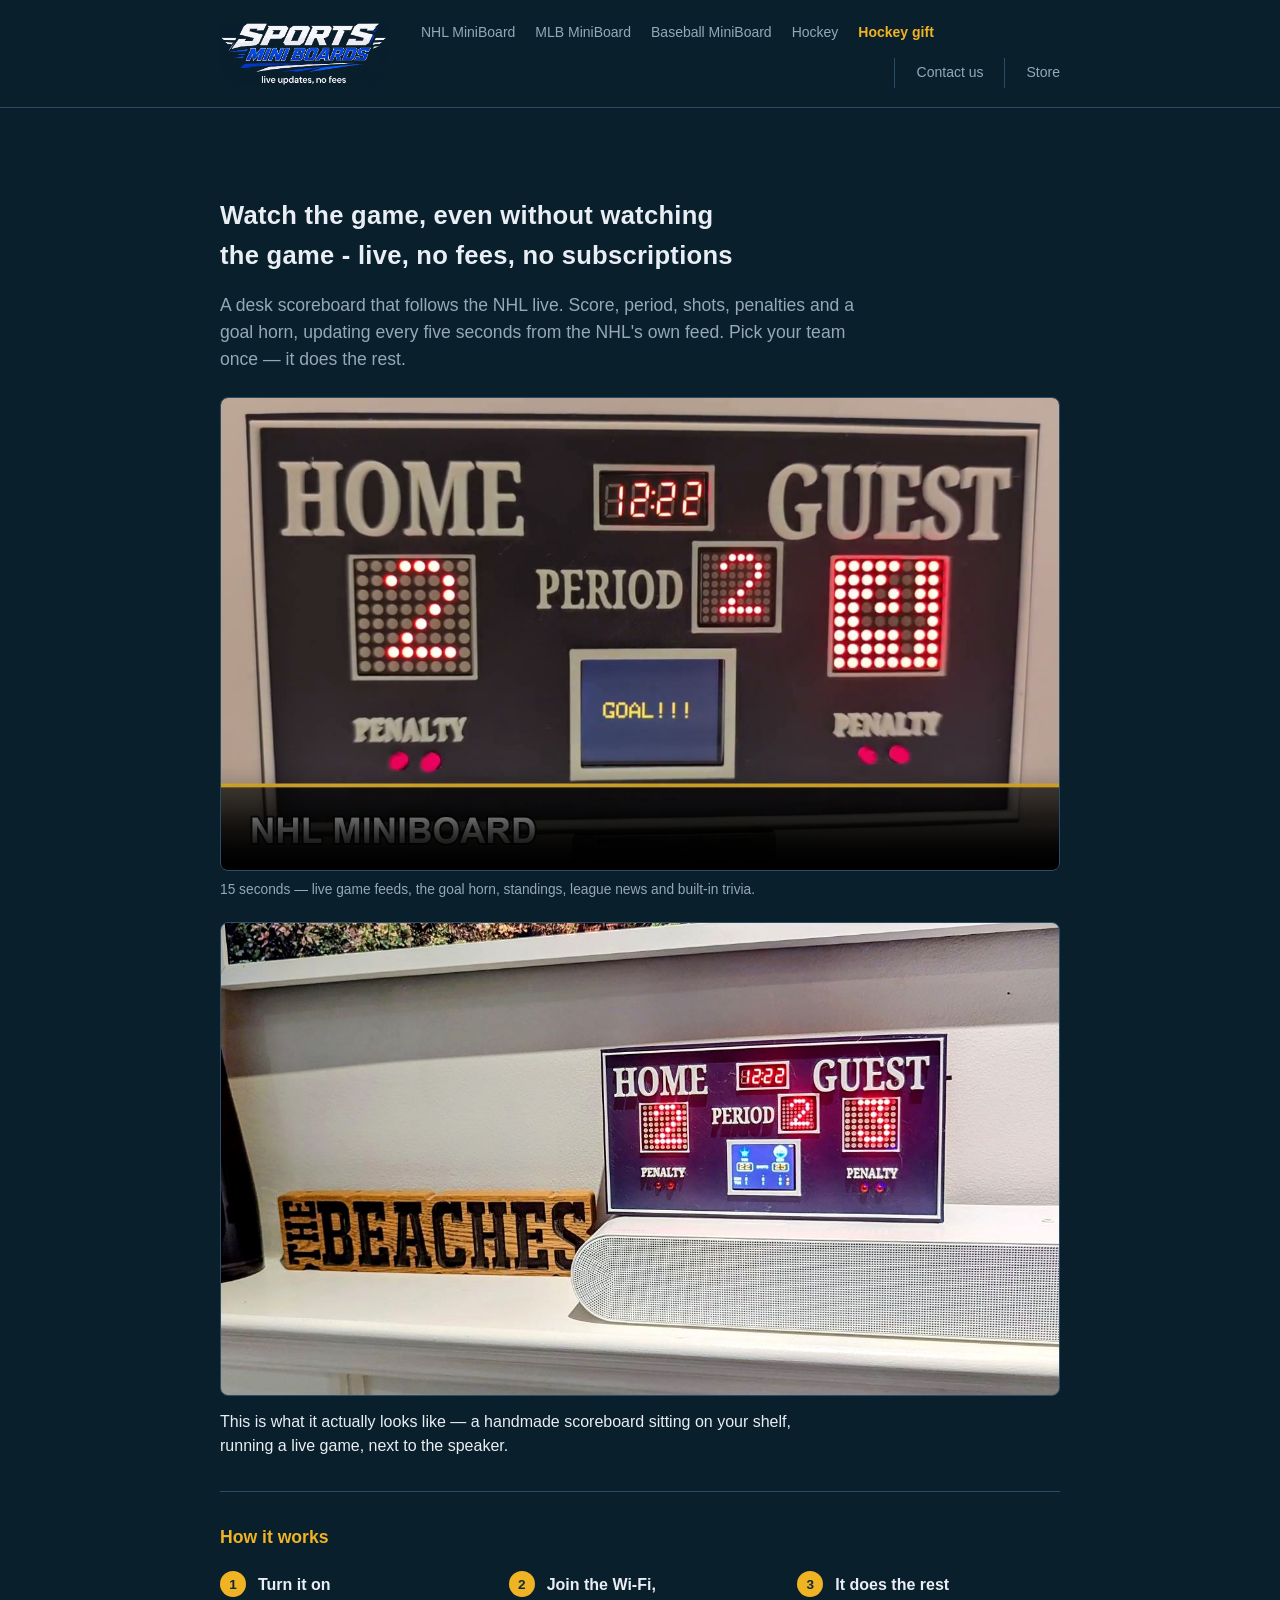
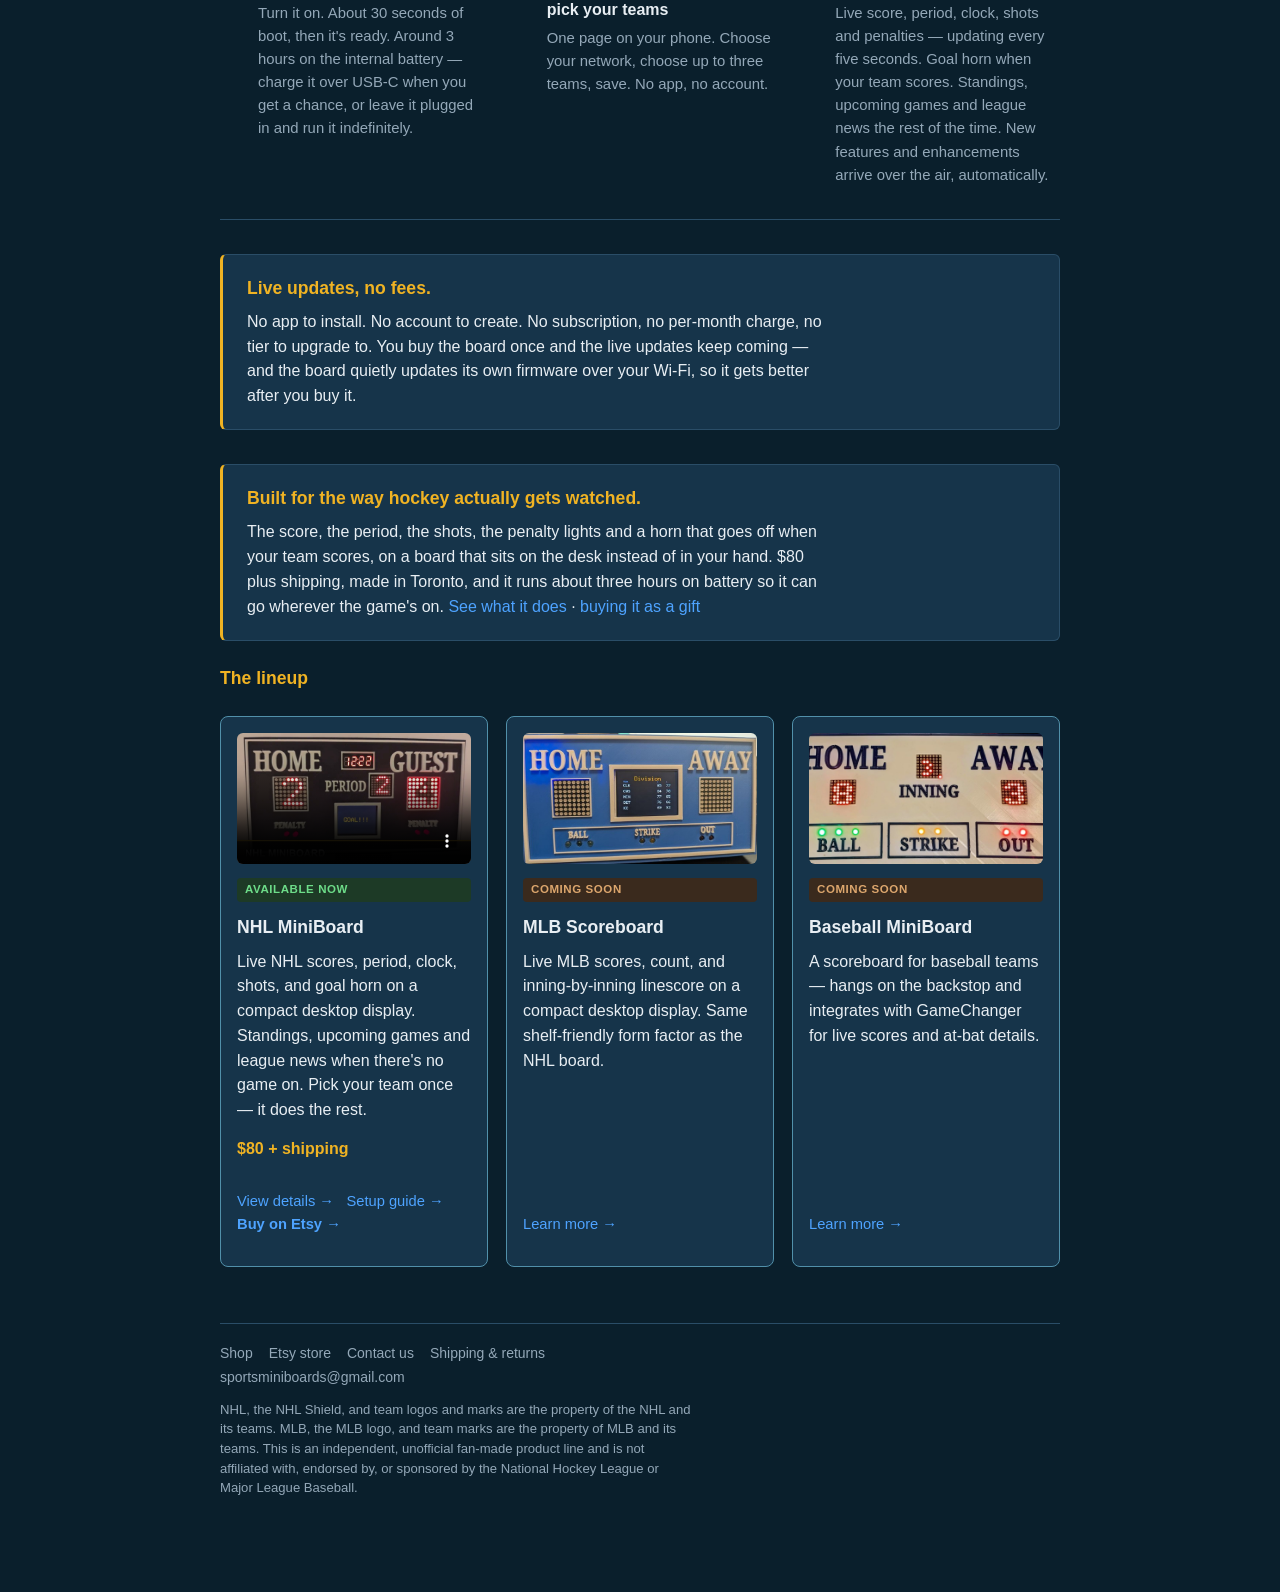
==== commit 17c86cb0: "Use the new photo for the MLB Scoreboard Replaces the old board photo on the MLB page and the home-p" ====
--- a/index.html
+++ b/index.html
@@ -57,7 +57,7 @@
   </figure>
 
   <figure class="board-photo">
-    <img src="assets/nhl-living-room.jpg" alt="The NHL MiniBoard on a shelf in a living room, showing a live Toronto Maple Leafs vs Edmonton Oilers game with the score on the LED matrices and the shot count on the colour screen">
+    <img src="assets/nhl-living-room.jpg" alt="The NHL MiniBoard on a shelf next to a speaker, running a Toronto Maple Leafs game against the Edmonton Oilers — the shot counts and team logos on the colour screen, the game clock lit above the score matrices">
   </figure>
   <p style="margin-top: -12px;">This is what it actually looks like — a handmade scoreboard sitting on your shelf, running a live game, next to the speaker.</p>
 
@@ -107,7 +107,7 @@
     </article>
 
     <article class="card">
-      <img src="assets/mlb-board-card.jpg" alt="The MLB Scoreboard: blue face with HOME and AWAY lettering, an INNING screen showing TEX vs TOR, two red LED score matrices, and BALL, STRIKE and OUT panels" class="card-img">
+      <img src="assets/mlb-board-card.jpg" alt="The MLB Scoreboard: blue face with cream HOME and AWAY lettering, a screen showing the AL Central standings, two LED score matrices, and BALL, STRIKE and OUT panels" class="card-img">
       <span class="tag soon">Coming soon</span>
       <h3>MLB Scoreboard</h3>
       <p>Live MLB scores, count, and inning-by-inning linescore on a compact desktop display. Same shelf-friendly form factor as the NHL board.</p>
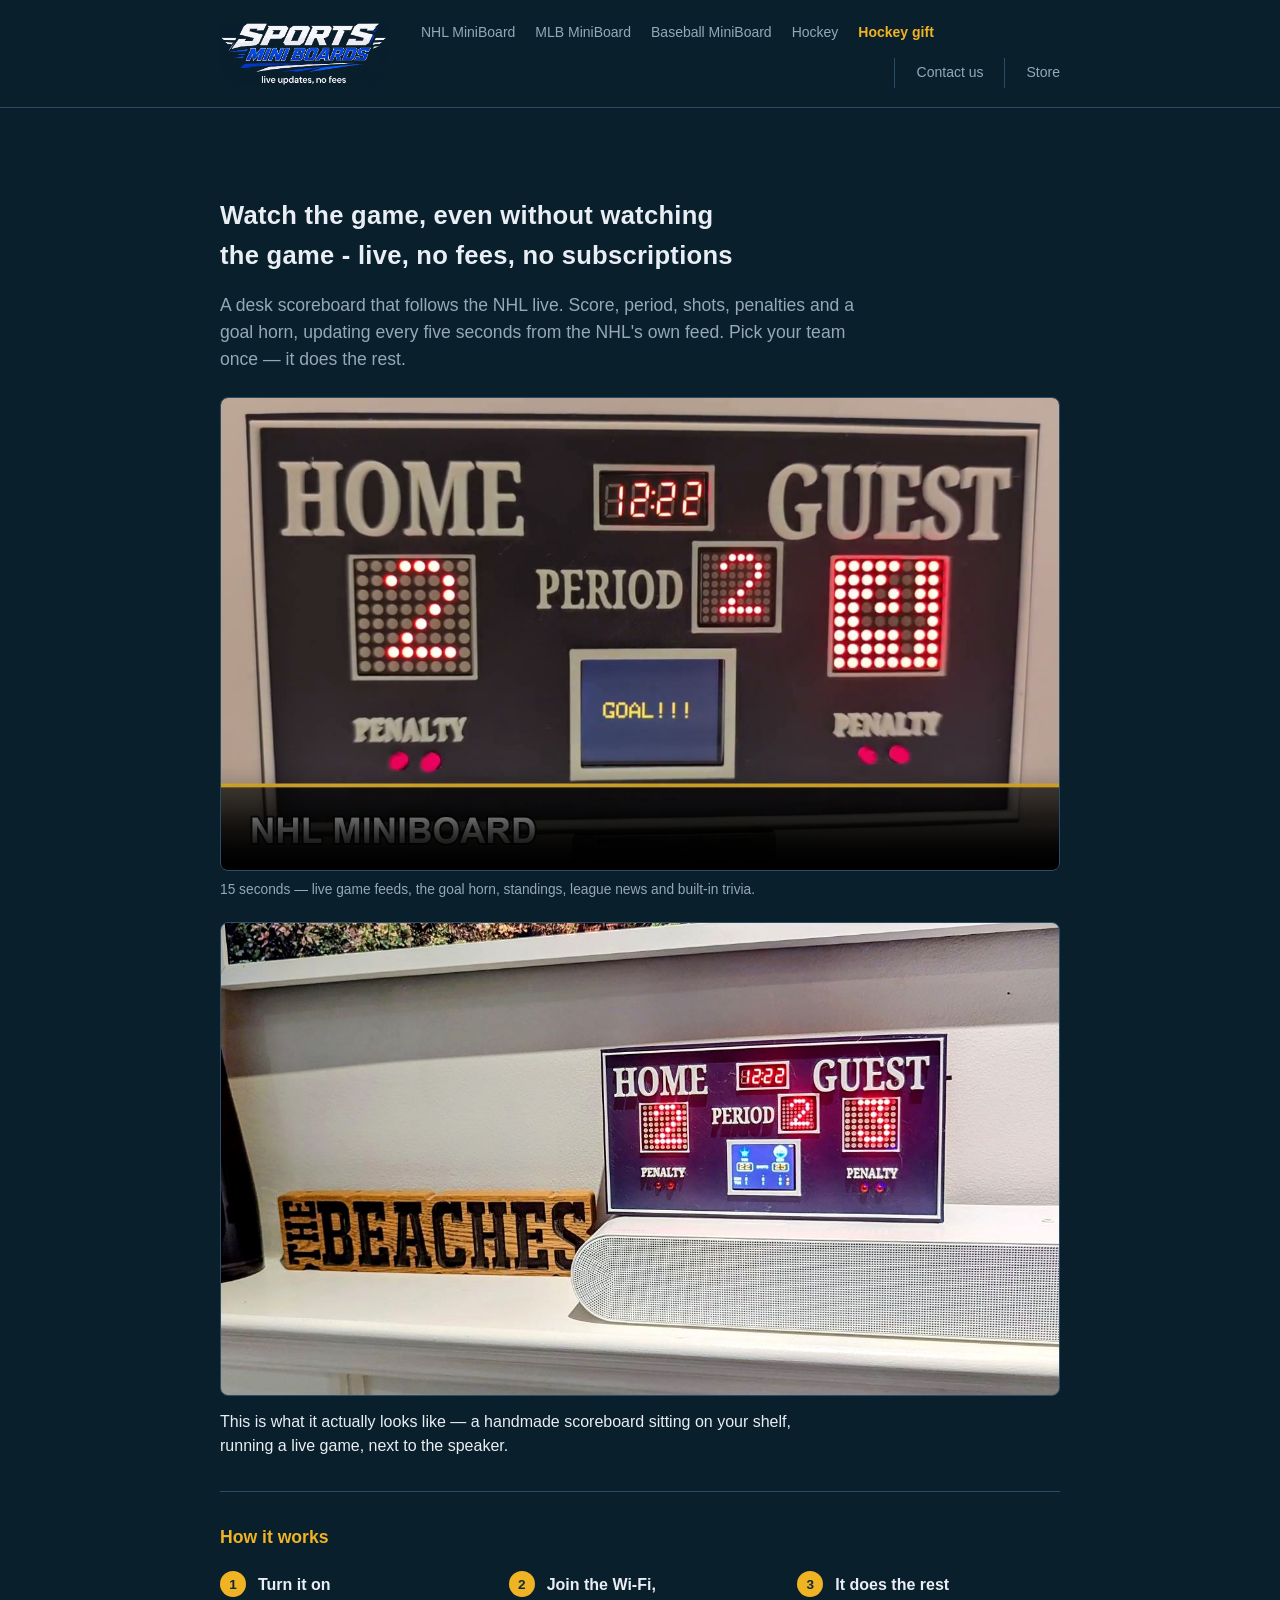
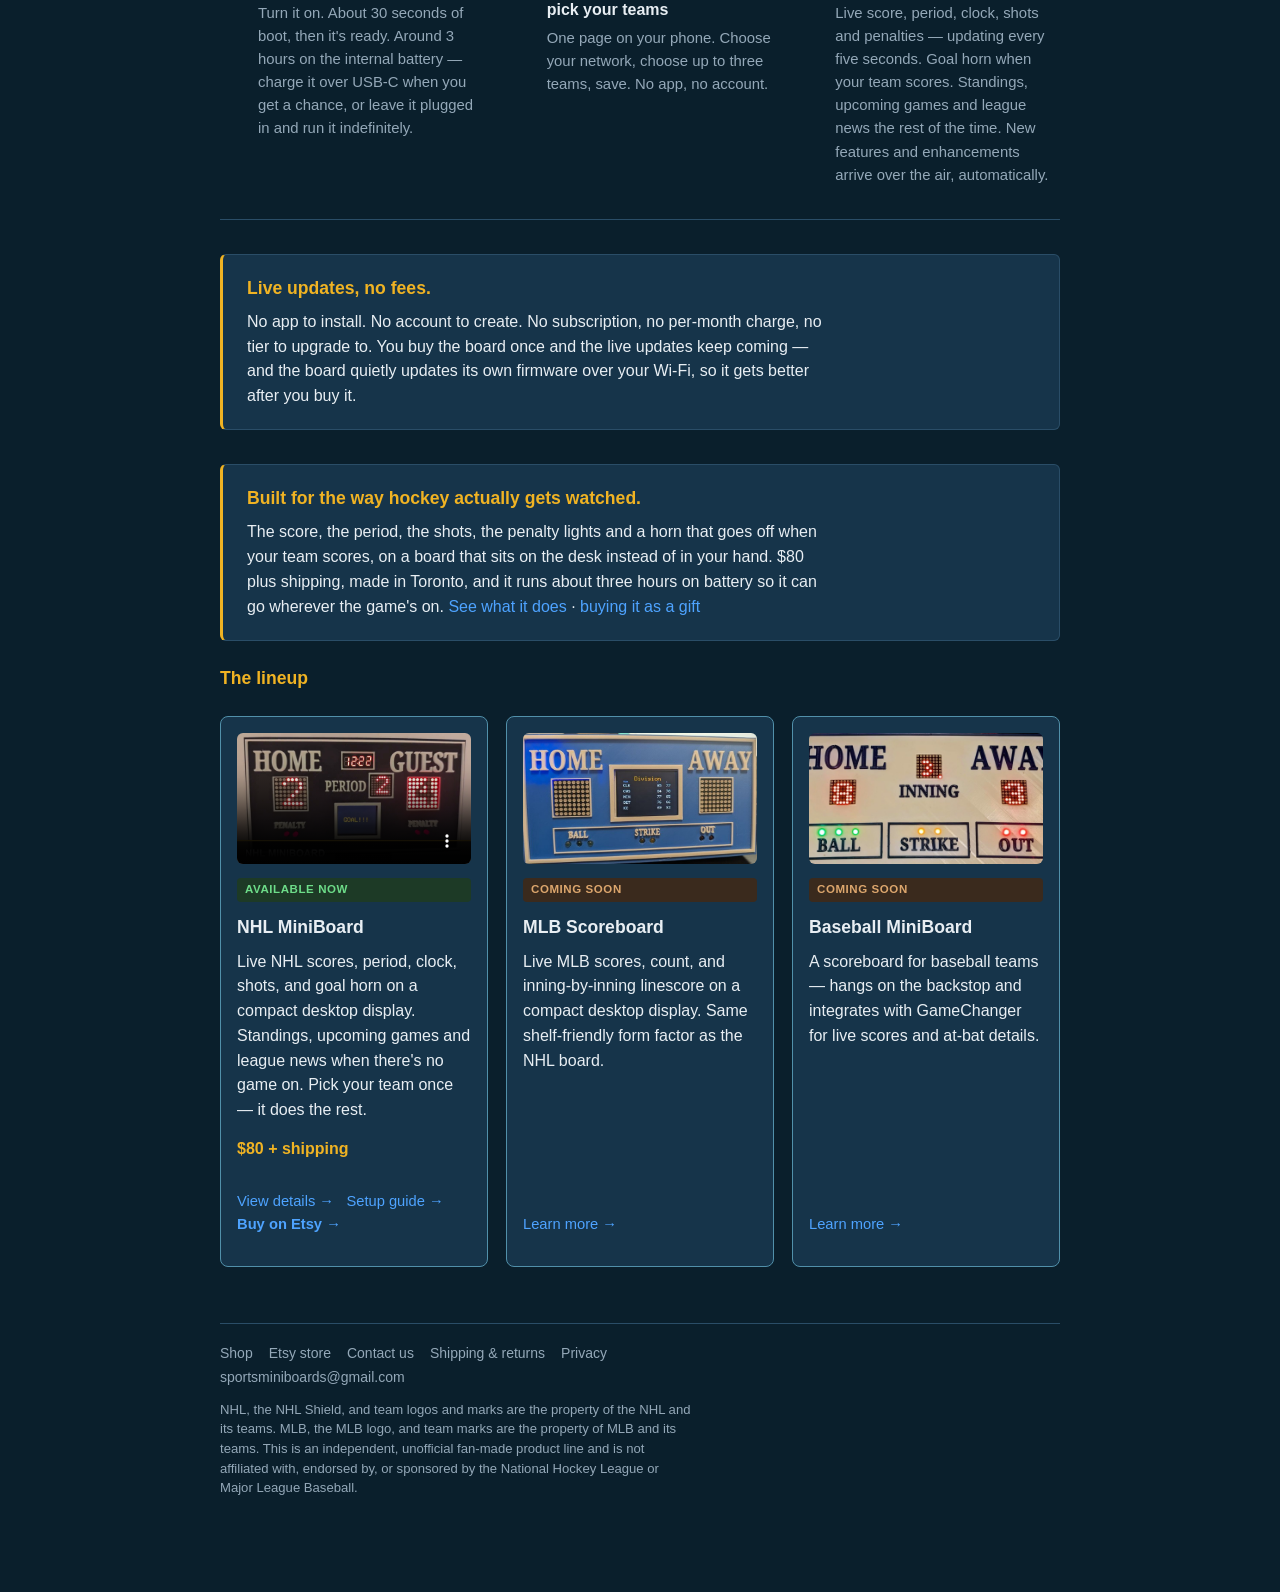
==== commit c2934a3a: "Add a privacy policy Google Play requires a privacy policy for every app, including ones that collec" ====
--- a/index.html
+++ b/index.html
@@ -126,7 +126,7 @@
 
 
   <footer class="fine">
-    <p class="foot-links"><a href="index.html">Shop</a><a href="https://sportsminiboards.etsy.com" target="_blank" rel="noopener">Etsy store</a><a href="contact.html">Contact us</a><a href="shipping.html">Shipping &amp; returns</a><a href="mailto:sportsminiboards@gmail.com">sportsminiboards@gmail.com</a></p>
+    <p class="foot-links"><a href="index.html">Shop</a><a href="https://sportsminiboards.etsy.com" target="_blank" rel="noopener">Etsy store</a><a href="contact.html">Contact us</a><a href="shipping.html">Shipping &amp; returns</a><a href="privacy.html">Privacy</a><a href="mailto:sportsminiboards@gmail.com">sportsminiboards@gmail.com</a></p>
     <p>NHL, the NHL Shield, and team logos and marks are the property of the NHL and its teams. MLB, the MLB logo, and team marks are the property of MLB and its teams. This is an independent, unofficial fan-made product line and is not affiliated with, endorsed by, or sponsored by the National Hockey League or Major League Baseball.</p>
   </footer>
 
